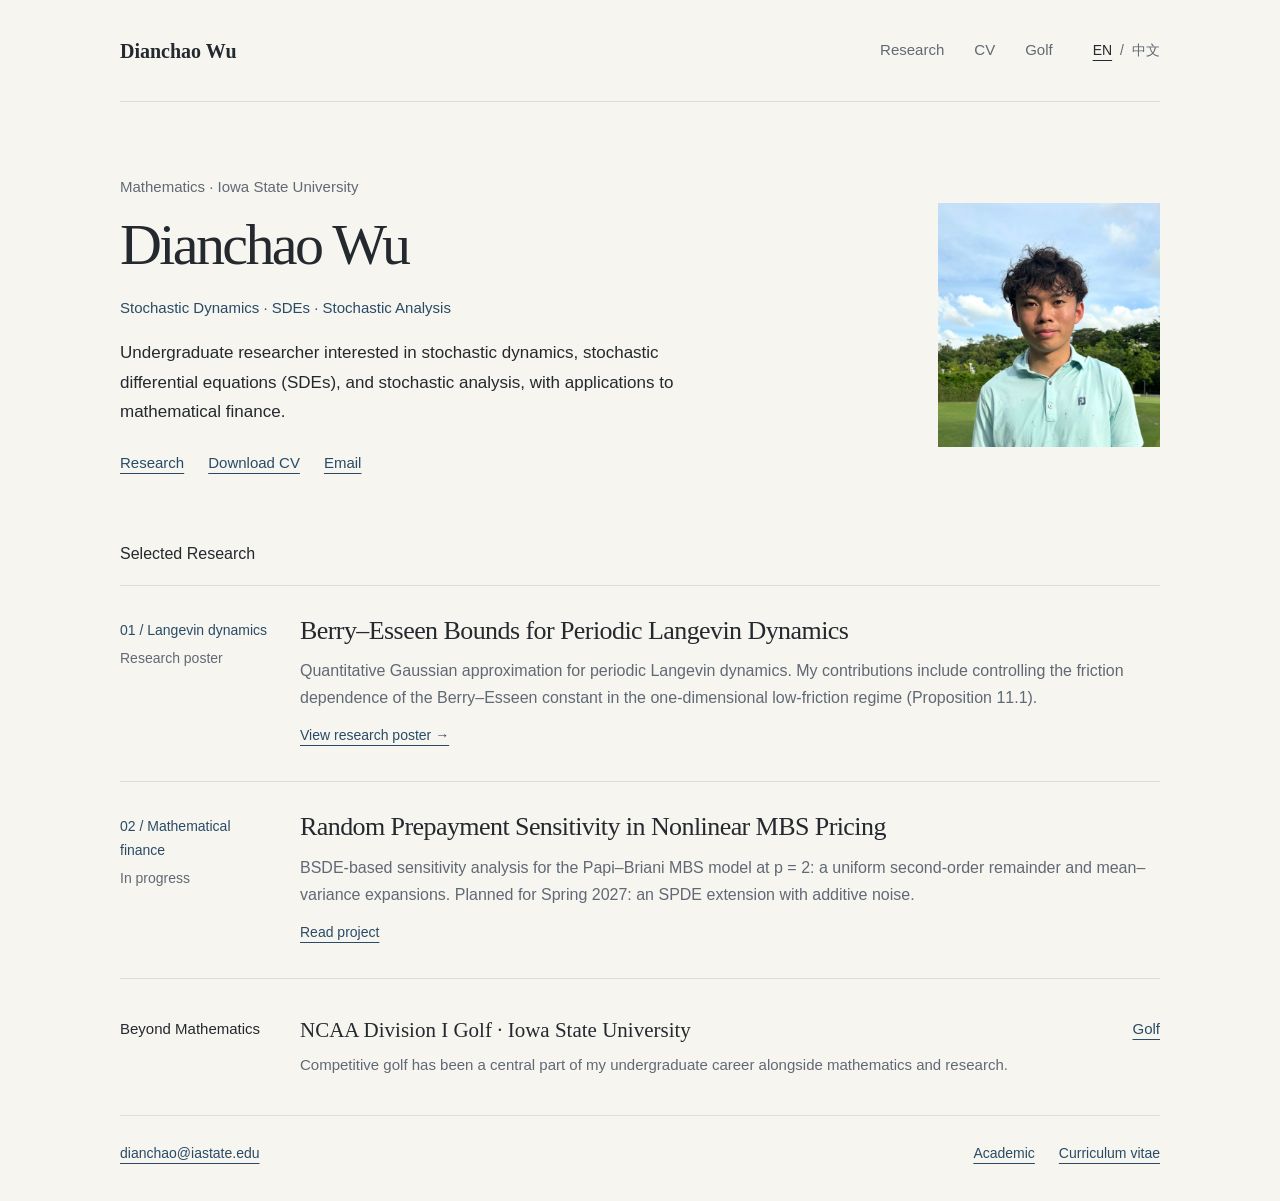
==== index.html @ 6c4cfdf6 "Update MBS research from manuscript and add Spring 2027 SPDE plan" ====
<!DOCTYPE html>
<html lang="en">
<head>
    <meta charset="UTF-8">
    <meta name="viewport" content="width=device-width, initial-scale=1.0">
    <title>Dianchao Wu</title>
    <link rel="stylesheet" href="style.css">
    <link rel="stylesheet" href="language-switch.css?v=20260927-1">
    <link rel="stylesheet" href="editorial.css?v=20261008-1">
    <script src="language-switch.js" defer></script>
    <link rel="alternate" hreflang="en" href="./">
    <link rel="alternate" hreflang="zh-CN" href="zh/">
    <link rel="alternate" hreflang="x-default" href="./">
</head>

<body>

<header class="topbar">
    <div class="nav-container">
<div class="site-title"><a href="index.html">Dianchao Wu</a></div>
        <nav class="nav" aria-label="Primary navigation">
            <a href="research.html">Research</a>
            <a href="cv/">CV</a>
            <a href="golf.html">Golf</a>
        </nav>
        <nav class="language-switch" aria-label="Language selection">
            <a href="./" lang="en" hreflang="en" aria-current="true">EN</a>
            <span aria-hidden="true">/</span>
            <a href="zh/" lang="zh-CN" hreflang="zh-CN">中文</a>
        </nav>
    </div>
</header>

<main class="editorial-home">
        <section class="editorial-intro" aria-labelledby="home-title">
          <div>
            <p class="editorial-affiliation">Mathematics · Iowa State University</p>
            <h1 id="home-title">Dianchao Wu</h1>
            <p class="editorial-fields">Stochastic Dynamics · SDEs · Stochastic Analysis</p>
            <p class="editorial-bio">Undergraduate researcher interested in stochastic dynamics, stochastic differential equations (SDEs), and stochastic analysis, with applications to mathematical finance.</p>
            <div class="editorial-links">
              <a href="research.html">Research</a>
              <a href="cv.pdf?v=20261016">Download CV</a>
              <a href="mailto:dianchao@iastate.edu">Email</a>
            </div>
          </div>
          <figure class="editorial-portrait"><img src="profile.jpg" width="222" height="244" alt="Portrait of Dianchao Wu"></figure>
        </section>
        <section id="current-research" aria-labelledby="selected-research">
          <h2 class="editorial-section-title" id="selected-research">Selected Research</h2>
          <article class="editorial-project-row">
            <div class="editorial-project-label"><span>01 / Langevin dynamics</span><div>Research poster</div></div>
            <div>
              <h3><a href="/langevin/">Berry–Esseen Bounds for Periodic Langevin Dynamics</a></h3>
              <p>Quantitative Gaussian approximation for periodic Langevin dynamics. My contributions include controlling the friction dependence of the Berry–Esseen constant in the one-dimensional low-friction regime (Proposition 11.1).</p>
              <a class="editorial-row-link" href="/langevin/">View research poster →</a>
            </div>
          </article>
          <article class="editorial-project-row">
            <div class="editorial-project-label"><span>02 / Mathematical finance</span><div>In progress</div></div>
            <div>
              <h3><a href="research.html#mbs">Random Prepayment Sensitivity in Nonlinear MBS Pricing</a></h3>
              <p>BSDE-based sensitivity analysis for the Papi–Briani MBS model at p = 2: a uniform second-order remainder and mean–variance expansions. Planned for Spring 2027: an SPDE extension with additive noise.</p>
              <a class="editorial-row-link" href="research.html#mbs">Read project</a>
            </div>
          </article>
        </section>
        <section class="editorial-beyond" id="beyond-mathematics" aria-labelledby="beyond-title">
          <h2 id="beyond-title">Beyond Mathematics</h2>
          <div><h3>NCAA Division I Golf · Iowa State University</h3><p>Competitive golf has been a central part of my undergraduate career alongside mathematics and research.</p></div>
          <a href="golf.html">Golf</a>
        </section>
</main>


<footer class="site-footer">
    <a href="mailto:dianchao@iastate.edu">dianchao@iastate.edu</a>
    <nav aria-label="More information">
        <a href="academic.html">Academic</a>
        <a href="cv/">Curriculum vitae</a>
    </nav>
</footer>

</body>
</html>
---- style.css ----
* {
    box-sizing: border-box;
}


:root {
    --bg: #eef2f5;
    --panel: #ffffff;
    --ink: #25313d;
    --muted: #64727f;
    --line: #d9e0e7;
    --nav: #24384a;
    --nav-soft: #d9e6ef;
    --accent: #8a5a2b;
    --accent-soft: #f3e6d6;
    --shadow: 0 18px 45px rgba(42, 55, 68, 0.12);
}

body {
    margin: 0;
    font-family: Georgia, "Times New Roman", serif;
    background:
        linear-gradient(180deg, #f8fafb 0%, var(--bg) 42%, #e7edf1 100%);
    color: var(--ink);
}

.topbar {
    position: sticky;
    top: 0;
    z-index: 10;
    background: rgba(36, 56, 74, 0.96);
    color: white;
    border-bottom: 1px solid rgba(255, 255, 255, 0.12);
    box-shadow: 0 10px 28px rgba(20, 30, 40, 0.16);
    backdrop-filter: blur(8px);
}

.nav-container {
    width: min(1120px, calc(100% - 40px));
    min-height: 72px;
    margin: 0 auto;
    display: flex;
    justify-content: space-between;
    align-items: center;
    gap: 28px;
}

.site-title {
    font-size: 30px;
    font-weight: 700;
    line-height: 1;
    white-space: nowrap;
}

.nav {
    display: flex;
    align-items: center;
    justify-content: flex-end;
    gap: 6px;
    flex-wrap: wrap;
}

.nav a {
    color: var(--nav-soft);
    text-decoration: none;
    padding: 9px 12px;
    border-radius: 6px;
    font-size: 17px;
    line-height: 1;
    transition: background 160ms ease, color 160ms ease;
}

.nav a:hover,
.nav a:focus-visible,
.nav a[aria-current="page"] {
    color: white;
    background: rgba(255, 255, 255, 0.12);
    outline: none;
}

.home-page {
    width: min(1120px, calc(100% - 40px));
    margin: 0 auto 80px;
}

.home-hero {
    min-height: 560px;
    display: grid;
    grid-template-columns: minmax(0, 1fr) minmax(260px, 340px);
    gap: clamp(42px, 7vw, 88px);
    align-items: center;
    padding: 88px 7%;
    border-bottom: 1px solid var(--line);
}

.home-hero-copy {
    min-width: 0;
}

.home-portrait {
    position: relative;
    margin: 0;
}

.home-portrait::before {
    position: absolute;
    top: 18px;
    right: -18px;
    bottom: -18px;
    left: 18px;
    z-index: -1;
    border: 1px solid #b8c6d0;
    border-radius: 8px;
    content: "";
}

.home-portrait img {
    display: block;
    width: 100%;
    height: 460px;
    object-fit: cover;
    object-position: center top;
    border-radius: 8px;
    box-shadow: var(--shadow);
}

.home-affiliation {
    margin: 0 0 22px;
    color: var(--accent);
    font-size: 18px;
    font-weight: 700;
    letter-spacing: 0.04em;
}

.home-hero h1 {
    max-width: 850px;
    margin: 0;
    color: #1e2e3b;
    font-size: clamp(58px, 8vw, 92px);
    font-weight: 600;
    letter-spacing: -0.04em;
    line-height: 0.98;
}

.home-fields {
    display: flex;
    flex-wrap: wrap;
    gap: 8px 13px;
    margin: 30px 0 0;
    color: #294d68;
    font-size: clamp(20px, 2.5vw, 27px);
    font-weight: 700;
    line-height: 1.35;
}

.home-fields span {
    color: #ae8359;
}

.home-introduction {
    max-width: 760px;
    margin: 25px 0 0;
    color: #4d5d6b;
    font-size: 21px;
    line-height: 1.62;
}

.home-actions {
    display: flex;
    flex-wrap: wrap;
    gap: 10px;
    margin-top: 34px;
}

.home-actions a {
    min-width: 112px;
    padding: 12px 20px;
    border: 1px solid #9eb2c2;
    border-radius: 6px;
    color: #173f5f;
    font-size: 17px;
    font-weight: 700;
    text-align: center;
    text-decoration: none;
    transition: background 160ms ease, color 160ms ease, border-color 160ms ease;
}

.home-actions a:first-child,
.home-actions a:hover,
.home-actions a:focus-visible {
    border-color: var(--nav);
    background: var(--nav);
    color: white;
    outline: none;
}

.home-section {
    padding: 70px 7%;
}

.home-section-heading {
    display: grid;
    grid-template-columns: minmax(150px, 0.34fr) minmax(0, 1fr);
    gap: 28px;
    align-items: end;
    margin-bottom: 28px;
}

.home-section .eyebrow {
    margin: 0 0 6px;
}

.home-section h2 {
    margin: 0;
    color: #233746;
    font-size: clamp(34px, 5vw, 48px);
    line-height: 1.08;
}

.home-research-list {
    border-top: 1px solid #bac6cf;
}

.home-research-list a {
    display: grid;
    grid-template-columns: 44px minmax(0, 1fr) 34px;
    gap: 20px;
    align-items: center;
    padding: 28px 4px;
    border-bottom: 1px solid #bac6cf;
    color: #243847;
    text-decoration: none;
    transition: color 160ms ease, padding 160ms ease;
}

.home-research-list a:hover,
.home-research-list a:focus-visible {
    padding-left: 12px;
    color: #0c5798;
    outline: none;
}

.home-research-list a > span:first-child {
    color: var(--accent);
    font-size: 14px;
    font-weight: 700;
}

.home-research-list strong {
    font-size: clamp(20px, 2.5vw, 27px);
    line-height: 1.35;
}

.home-arrow {
    font-size: 24px;
    text-align: right;
}

.home-beyond {
    padding-top: 34px;
}

.home-beyond > h2 {
    margin-bottom: 24px;
    font-size: 30px;
}

.golf-banner {
    display: flex;
    justify-content: space-between;
    align-items: center;
    gap: 40px;
    padding: 35px 38px;
    border-radius: 8px;
    background: linear-gradient(120deg, #24384a 0%, #315b76 100%);
    color: white;
    box-shadow: var(--shadow);
}

.golf-banner h3 {
    margin: 0 0 10px;
    color: white;
    font-size: 24px;
    line-height: 1.3;
}

.golf-banner p {
    max-width: 720px;
    margin: 0;
    color: #d9e6ef;
    font-size: 18px;
    line-height: 1.55;
}

.golf-banner > a {
    flex: 0 0 auto;
    padding: 11px 16px;
    border: 1px solid rgba(255, 255, 255, 0.48);
    border-radius: 6px;
    color: white;
    font-size: 17px;
    font-weight: 700;
    text-decoration: none;
}

.golf-banner > a:hover,
.golf-banner > a:focus-visible {
    border-color: white;
    background: white;
    color: var(--nav);
    outline: none;
}

.page {
    width: min(1120px, calc(100% - 40px));
    margin: 56px auto 72px;
    display: grid;
    grid-template-columns: 280px minmax(0, 1fr);
    gap: 48px;
    align-items: start;
}

.sidebar {
    position: sticky;
    top: 104px;
    text-align: center;
    padding: 24px 22px 26px;
    background: rgba(255, 255, 255, 0.82);
    border: 1px solid var(--line);
    border-radius: 8px;
    box-shadow: var(--shadow);
}

.profile-img {
    width: 100%;
    max-width: 220px;
    aspect-ratio: 4 / 5;
    object-fit: cover;
    border-radius: 8px;
    border: 1px solid rgba(37, 49, 61, 0.1);
    box-shadow: 0 14px 30px rgba(37, 49, 61, 0.14);
}

.sidebar h1 {
    font-size: 31px;
    line-height: 1.1;
    margin: 22px 0 8px;
}

.sidebar .subtitle {
    font-size: 19px;
    color: var(--accent);
    margin: 8px 0 14px;
}

.sidebar .institution {
    font-size: 18px;
    line-height: 1.35;
    color: var(--muted);
    margin-top: 8px;
}

.content {
    min-width: 0;
    padding: 44px 52px 52px;
    background: var(--panel);
    border: 1px solid var(--line);
    border-radius: 8px;
    box-shadow: var(--shadow);
}

.content h1 {
    font-size: 46px;
    font-weight: 500;
    line-height: 1.08;
    margin: 0 0 24px;
    color: #1f2d38;
}

.content h2 {
    font-size: 28px;
    font-weight: 600;
    line-height: 1.2;
    margin: 42px 0 14px;
    color: #263847;
}

.content h3 {
    font-size: 23px;
    font-weight: 600;
    line-height: 1.25;
    margin: 30px 0 12px;
}

.content p,
.section-intro {
    max-width: 760px;
    font-size: 20px;
    line-height: 1.68;
    margin: 0 0 20px;
}

.content a {
    color: #0c5798;
    text-decoration-thickness: 1px;
    text-underline-offset: 3px;
}

.content a:hover {
    color: #063e70;
}

.button-row {
    display: flex;
    flex-wrap: wrap;
    gap: 12px;
    margin: 28px 0 4px;
}

.button-row a {
    display: inline-flex;
    align-items: center;
    min-height: 42px;
    padding: 9px 14px;
    border: 1px solid #b8c7d3;
    border-radius: 6px;
    background: #f9fbfc;
    color: #163f66;
    font-size: 17px;
    text-decoration: none;
    box-shadow: 0 6px 16px rgba(38, 56, 71, 0.08);
}

.button-row a:hover {
    background: #eef6fb;
    text-decoration: none;
}

.two-column {
    display: grid;
    grid-template-columns: minmax(0, 1fr) minmax(220px, 0.75fr);
    gap: 34px;
    margin-top: 38px;
    padding-top: 26px;
    border-top: 1px solid var(--line);
}

ul {
    max-width: 790px;
    padding-left: 24px;
    font-size: 19px;
    line-height: 1.6;
}

li {
    margin-bottom: 12px;
}

.content > ul > li {
    padding-left: 4px;
}

.small {
    font-size: 16px;
    color: var(--muted);
}

.note-category {
    width: fit-content;
    max-width: 100%;
    margin: 30px 0 10px;
    padding: 6px 10px;
    border-radius: 6px;
    background: var(--accent-soft);
    color: #71451f;
    font-size: 18px;
    font-weight: 700;
    line-height: 1.35;
}

.advisor-list,
.notes-list,
.course-list {
    margin-top: 8px;
    margin-bottom: 28px;
    padding-left: 24px;
}

.advisor-list li,
.notes-list li,
.course-list li {
    font-size: 18px;
    line-height: 1.58;
    margin-bottom: 10px;
}

.notes-list a {
    margin-left: 6px;
    white-space: nowrap;
}

.academic-profile h2 {
    padding-top: 8px;
    border-top: 1px solid var(--line);
}

.academic-profile h2:first-of-type {
    border-top: 0;
    padding-top: 0;
}

.profile-card,
.note-group {
    padding: 22px;
    border: 1px solid var(--line);
    border-radius: 8px;
    background: #fbfcfd;
}

.feature-card {
    border-color: #ccb79d;
    background: #fffaf4;
}

.card-grid {
    display: grid;
    grid-template-columns: repeat(2, minmax(0, 1fr));
    gap: 18px;
    margin-top: 18px;
}

.single-card {
    grid-template-columns: 1fr;
}

.notes-section {
    display: grid;
    gap: 18px;
}

.eyebrow {
    margin: 0 0 8px;
    color: var(--accent);
    font-size: 15px;
    font-weight: 700;
    letter-spacing: 0;
    text-transform: uppercase;
}

.profile-card h3,
.note-group h3 {
    margin-top: 0;
}

.note-entry {
    margin-top: 16px;
    padding-top: 16px;
    border-top: 1px solid var(--line);
}

.note-entry h4 {
    margin: 0 0 8px;
    color: #263847;
    font-size: 19px;
    line-height: 1.35;
}

.note-entry p,
.profile-card p,
.note-group p,
.placeholder-text {
    font-size: 17px;
    line-height: 1.58;
}

.note-link {
    display: inline-flex;
    align-items: center;
    min-height: 34px;
    margin-top: 2px;
    padding: 6px 12px;
    border: 1px solid #b8c7d3;
    border-radius: 6px;
    background: white;
    color: #163f66;
    font-size: 15px;
    font-weight: 700;
    text-decoration: none;
}

.note-link:hover {
    background: #eef6fb;
    text-decoration: none;
}

.link-list {
    display: flex;
    flex-wrap: wrap;
    gap: 10px;
    margin-top: 18px;
}

.link-list span,
.placeholder-text {
    color: var(--muted);
}

.link-list span {
    padding: 7px 10px;
    border: 1px dashed #c4ccd4;
    border-radius: 6px;
    background: rgba(255, 255, 255, 0.72);
    font-size: 15px;
}

.project-background {
    color: var(--muted);
    font-size: 16px;
}

.project-links a {
    display: inline-flex;
    align-items: center;
    min-height: 38px;
    padding: 7px 12px;
    border: 1px solid #b8c7d3;
    border-radius: 6px;
    background: white;
    color: #163f66;
    font-size: 15px;
    font-weight: 700;
    text-decoration: none;
}

.project-links a:hover {
    background: #eef6fb;
    text-decoration: none;
}

.research-figure {
    display: block;
    width: 100%;
    margin-top: 20px;
    border: 1px solid var(--line);
    border-radius: 8px;
    background: white;
}

.preparation-list li {
    margin-bottom: 10px;
}

.independent-study-intro {
    max-width: 760px;
    margin-bottom: 18px;
}

.study-grid {
    margin-top: 0;
}

.study-card {
    display: flex;
    flex-direction: column;
    border-top: 4px solid #294d68;
    box-shadow: 0 8px 22px rgba(42, 55, 68, 0.06);
}

.study-card h3 {
    min-height: 2.7em;
    margin-bottom: 14px;
}

.study-details {
    margin: 0;
}

.study-details > div {
    padding: 10px 0;
    border-top: 1px solid var(--line);
}

.study-details dt {
    margin-bottom: 3px;
    color: var(--muted);
    font-size: 13px;
    font-weight: 700;
    letter-spacing: 0.08em;
    text-transform: uppercase;
}

.study-details dd {
    margin: 0;
    color: var(--text);
    font-size: 16px;
    line-height: 1.5;
}

.study-focus {
    margin: 14px 0 0;
}

.credential-card {
    overflow: hidden;
    margin: 30px 0 8px;
    border: 1px solid #ccb79d;
    border-radius: 8px;
    background: #fffaf4;
    box-shadow: 0 12px 28px rgba(42, 55, 68, 0.1);
}

.credential-image-link {
    display: block;
    background: #1d2125;
}

.credential-image {
    display: block;
    width: 100%;
    height: auto;
}

.credential-card figcaption {
    display: grid;
    gap: 5px;
    padding: 20px 22px 22px;
    color: var(--muted);
    font-size: 16px;
    line-height: 1.45;
}

.credential-card figcaption strong {
    color: var(--ink);
    font-size: 21px;
}

.credential-label {
    color: var(--accent);
    font-size: 14px;
    font-weight: 700;
    letter-spacing: 0.04em;
    text-transform: uppercase;
}

.credential-link {
    width: fit-content;
    margin-top: 7px;
    font-weight: 700;
}

.research-page {
    grid-template-columns: 250px minmax(0, 1fr);
    gap: 36px;
    width: min(1240px, calc(100% - 40px));
}

.research-content {
    padding: 0;
    overflow: hidden;
}

.research-sidebar {
    padding-bottom: 20px;
}

.research-jump {
    display: grid;
    gap: 8px;
    margin-top: 24px;
    padding-top: 20px;
    border-top: 1px solid var(--line);
    text-align: left;
}

.research-jump a {
    display: grid;
    grid-template-columns: 30px 1fr;
    gap: 8px;
    align-items: center;
    padding: 9px 10px;
    border-radius: 6px;
    color: #29455d;
    font-size: 15px;
    line-height: 1.3;
    text-decoration: none;
}

.research-jump a:hover,
.research-jump a:focus-visible {
    background: #eef4f8;
    outline: none;
}

.research-jump span {
    color: var(--accent);
    font-size: 13px;
    font-weight: 700;
}

.research-hero {
    padding: 52px 56px 48px;
    background: linear-gradient(135deg, #1e3346 0%, #294a63 62%, #34566d 100%);
    color: white;
}

.research-hero .eyebrow {
    color: #e7c79f;
}

.research-hero h1 {
    color: white;
    font-size: clamp(42px, 7vw, 68px);
    margin-bottom: 18px;
}

.research-lead {
    max-width: 820px;
    color: #edf3f7;
    font-size: 21px;
    line-height: 1.65;
}

.research-project {
    padding: 54px 56px 60px;
    scroll-margin-top: 100px;
}

.research-project + .research-project {
    border-top: 1px solid var(--line);
    background: #f8fafb;
}

.project-heading {
    display: flex;
    justify-content: space-between;
    align-items: flex-start;
    gap: 24px;
}

.project-heading h2 {
    max-width: 770px;
    margin: 5px 0 0;
    font-size: clamp(30px, 4vw, 42px);
    line-height: 1.13;
}

.project-number {
    margin: 0;
    color: var(--accent);
    font-size: 14px;
    font-weight: 700;
    letter-spacing: 0.08em;
    text-transform: uppercase;
}

.status-badge {
    flex: 0 0 auto;
    padding: 7px 10px;
    border: 1px solid #b9cbd8;
    border-radius: 999px;
    background: #edf5fa;
    color: #294b65;
    font-size: 13px;
    font-weight: 700;
    white-space: nowrap;
}

.status-ongoing {
    border-color: #d8c09f;
    background: #fff6e8;
    color: #755020;
}

.project-summary {
    max-width: 850px;
    margin: 24px 0 0;
    color: #425363;
    font-size: 21px;
    line-height: 1.66;
}

.project-funding {
    width: fit-content;
    margin: 20px 0 0 !important;
    padding: 8px 11px;
    border-radius: 6px;
    background: var(--accent-soft);
    color: #71451f;
    font-size: 15px !important;
    font-weight: 700;
    line-height: 1.4 !important;
}

.result-panel,
.finding-panel {
    margin: 36px 0;
    padding: 28px 30px;
    border-left: 5px solid var(--accent);
    border-radius: 0 8px 8px 0;
    background: #fff8ef;
}

.result-panel h3,
.finding-panel h3 {
    margin-top: 5px;
    font-size: 27px;
}

.result-panel p,
.finding-panel p {
    font-size: 18px;
    line-height: 1.62;
}

.result-label,
.work-index {
    margin: 0 0 6px;
    color: var(--accent);
    font-size: 13px !important;
    font-weight: 700;
    letter-spacing: 0.07em;
    text-transform: uppercase;
}

.display-equation {
    display: block;
    overflow-x: auto;
    margin: 21px 0 24px;
    color: #182b3a;
    font-family: "Times New Roman", serif;
    font-size: clamp(21px, 3.5vw, 31px);
    line-height: 1.3;
}

.display-equation math {
    margin: 0 auto;
    font-size: 1em;
}

.equation-equivalence {
    margin: -4px 0 24px;
    color: #263d4f;
    font-family: "Times New Roman", serif;
    font-size: 19px;
    font-style: italic;
    text-align: center;
}

.equation-equivalence math {
    margin-left: 0.3em;
    font-size: 1.08em;
}

.fraction {
    display: inline-grid;
    min-width: 86px;
    text-align: center;
}

.fraction span:first-child {
    border-bottom: 1px solid currentColor;
}

.fraction span:last-child {
    padding-top: 2px;
}

.equation-bound {
    display: inline-flex;
    align-items: center;
    gap: 10px;
}

.method-steps {
    display: grid;
    grid-template-columns: repeat(2, minmax(0, 1fr));
    gap: 14px;
    max-width: none;
    margin: 18px 0 38px;
    padding: 0;
    list-style: none;
}

.method-steps li {
    display: grid;
    grid-template-columns: 38px 1fr;
    gap: 12px;
    margin: 0;
    padding: 18px;
    border: 1px solid var(--line);
    border-radius: 8px;
    background: #fbfcfd;
    font-size: 16px;
    line-height: 1.52;
}

.method-steps li > span,
.stage-number {
    color: var(--accent);
    font-size: 14px;
    font-weight: 700;
}

.method-steps strong {
    display: block;
    margin-bottom: 4px;
    color: #21384b;
}

.project-columns {
    display: grid;
    grid-template-columns: minmax(0, 1fr) minmax(280px, 0.8fr);
    gap: 28px;
    align-items: start;
}

.compact-list {
    padding-left: 20px;
    font-size: 17px;
    line-height: 1.56;
}

.compact-list li {
    margin-bottom: 8px;
}

.project-meta {
    padding: 22px;
    border: 1px solid var(--line);
    border-radius: 8px;
    background: #f8fafb;
}

.project-meta h3 {
    margin-top: 0;
}

.project-meta dl,
.project-meta dd {
    margin: 0;
}

.project-meta dl > div {
    padding: 12px 0;
    border-top: 1px solid var(--line);
}

.project-meta dl > div:first-child {
    padding-top: 0;
    border-top: 0;
}

.project-meta dt {
    margin-bottom: 4px;
    color: var(--accent);
    font-size: 13px;
    font-weight: 700;
    text-transform: uppercase;
}

.project-meta dd {
    color: #4e5e6c;
    font-size: 16px;
    line-height: 1.5;
}

.research-question {
    margin: 34px 0 36px;
    padding: 24px 28px;
    border: 1px solid #b9cbd8;
    border-radius: 8px;
    background: #edf5fa;
}

.research-question p {
    margin: 0;
    color: #213e55;
    font-size: clamp(22px, 3vw, 29px);
    font-style: italic;
    line-height: 1.45;
}

.work-grid {
    display: grid;
    grid-template-columns: repeat(2, minmax(0, 1fr));
    gap: 18px;
    margin: 28px 0;
}

.work-card {
    padding: 24px;
    border: 1px solid var(--line);
    border-radius: 8px;
    background: white;
}

.work-card h3 {
    margin-top: 8px;
}

.work-card p {
    font-size: 17px;
    line-height: 1.58;
}

.finding-panel {
    border-left-color: #526f84;
    background: #eef4f7;
}

.finding-panel .result-label {
    color: #36586f;
}

.next-stage-grid {
    display: grid;
    grid-template-columns: repeat(3, minmax(0, 1fr));
    gap: 14px;
    margin: 20px 0 28px;
}

.next-stage-grid section {
    padding: 20px;
    border-top: 3px solid var(--accent);
    background: white;
    box-shadow: 0 8px 20px rgba(42, 55, 68, 0.08);
}

.next-stage-grid h4 {
    margin: 8px 0 9px;
    color: #263847;
    font-size: 19px;
}

.next-stage-grid p {
    margin: 0;
    color: #536270;
    font-size: 16px;
    line-height: 1.53;
}

.finance-note {
    max-width: none;
    margin-top: 34px;
    padding: 20px 22px;
    border: 1px solid #d9c4a8;
    border-radius: 8px;
    background: #fffaf4;
    font-size: 17px;
}

.research-contact {
    padding: 46px 56px 52px;
    border-top: 1px solid var(--line);
    background: white;
}

.research-contact h2 {
    margin-top: 6px;
}

.research-foundation-note {
    margin: 24px 0 30px;
    padding: 18px 20px;
    border-left: 4px solid #526f84;
    background: #eef4f7;
    color: #3f5261;
    font-size: 17px;
    line-height: 1.6;
}

.random-matrix-meta {
    margin-top: 24px;
    padding: 24px;
    border: 1px solid var(--line);
    border-radius: 8px;
    background: #f8fafb;
}

.cv-page {
    width: min(1120px, calc(100% - 40px));
    margin: 56px auto 80px;
}

.cv-header {
    display: flex;
    align-items: flex-end;
    justify-content: space-between;
    gap: 32px;
    padding: 38px 44px;
    border-radius: 10px;
    background: linear-gradient(135deg, #24384a 0%, #315b76 100%);
    color: white;
    box-shadow: var(--shadow);
}

.cv-header .eyebrow {
    color: #f0c48b;
}

.cv-header h1 {
    margin: 0;
    color: white;
    font-size: 50px;
    line-height: 1.05;
}

.cv-updated {
    display: flex;
    flex-wrap: wrap;
    gap: 9px;
    margin: 15px 0 0;
    color: #d9e6ef;
    font-size: 17px;
}

.cv-header a {
    color: white;
    font-weight: 700;
}

.cv-contact {
    display: grid;
    gap: 7px;
    justify-items: end;
    font-size: 16px;
}

.cv-layout {
    display: grid;
    grid-template-columns: 220px minmax(0, 1fr);
    gap: 24px;
    margin-top: 24px;
    align-items: start;
}

.cv-rail {
    position: sticky;
    top: 96px;
}

.cv-toc {
    display: grid;
    overflow: hidden;
    border: 1px solid var(--line);
    border-radius: 9px;
    background: white;
    box-shadow: 0 10px 26px rgba(42, 55, 68, 0.08);
}

.cv-toc a {
    padding: 13px 16px;
    border-bottom: 1px solid var(--line);
    color: #294d68;
    font-size: 15px;
    font-weight: 700;
    line-height: 1.25;
    text-decoration: none;
}

.cv-toc a:last-child {
    border-bottom: 0;
}

.cv-toc a:hover,
.cv-toc a:focus-visible {
    background: #eef4f7;
    outline: none;
}

.cv-download {
    display: block;
    margin-top: 14px;
    padding: 12px 16px;
    border-radius: 8px;
    background: var(--accent);
    color: white;
    font-size: 15px;
    font-weight: 700;
    text-align: center;
    text-decoration: none;
}

.cv-download:hover {
    background: #734820;
    text-decoration: none;
}

.cv-document {
    padding: 44px 48px 54px;
    border: 1px solid var(--line);
    border-radius: 10px;
    background: white;
    box-shadow: var(--shadow);
}

.cv-section {
    scroll-margin-top: 104px;
}

.cv-section + .cv-section {
    margin-top: 46px;
    padding-top: 38px;
    border-top: 1px solid var(--line);
}

.cv-section h2 {
    margin: 0 0 24px;
    color: #253746;
    font-size: 30px;
    line-height: 1.15;
}

.cv-section h3 {
    margin: 0;
    color: #263847;
    font-size: 21px;
    line-height: 1.32;
}

.cv-section p,
.cv-section li,
.cv-section dd {
    font-size: 16px;
    line-height: 1.55;
}

.cv-item-head {
    display: flex;
    align-items: flex-start;
    justify-content: space-between;
    gap: 24px;
}

.cv-item-head p {
    margin: 5px 0 0;
    color: var(--muted);
}

.cv-item-head > p {
    flex: 0 0 auto;
    margin-top: 2px;
    color: #475867;
    font-weight: 700;
    text-align: right;
}

.cv-gpa {
    margin: 16px 0 24px;
    padding: 13px 16px;
    border-left: 4px solid var(--accent);
    background: #fffaf4;
}

.cv-gpa span {
    margin: 0 7px;
    color: #ac8d6e;
}

.coursework-grid {
    display: grid;
    grid-template-columns: repeat(2, minmax(0, 1fr));
    gap: 16px;
}

.coursework-block {
    padding: 18px 20px;
    border: 1px solid var(--line);
    border-radius: 8px;
    background: #f8fafb;
}

.cv-label {
    margin: 0 0 9px;
    color: var(--accent);
    font-size: 14px !important;
    font-weight: 700;
    letter-spacing: 0.06em;
    text-transform: uppercase;
}

.coursework-block ul,
.completed-coursework ul,
.cv-entry ul,
.cv-section > ul {
    margin: 0;
    padding-left: 20px;
}

.completed-coursework {
    margin-top: 20px;
}

.course-chip-list {
    display: grid;
    grid-template-columns: repeat(2, minmax(0, 1fr));
    gap: 8px 22px;
}

.course-chip-list li {
    margin-bottom: 3px;
}

.cv-entry + .cv-entry {
    margin-top: 30px;
    padding-top: 28px;
    border-top: 1px solid var(--line);
}

.cv-entry ul {
    margin-top: 13px;
}

.cv-entry li {
    margin-bottom: 8px;
}

.cv-funding {
    width: fit-content;
    margin: 12px 0 0;
    padding: 7px 10px;
    border-radius: 6px;
    background: var(--accent-soft);
    color: #71451f;
    font-weight: 700;
}

.manuscript-list {
    display: grid;
    gap: 14px;
}

.manuscript-entry {
    padding: 18px 20px;
    border: 1px solid var(--line);
    border-left: 4px solid #294d68;
    border-radius: 8px;
    background: #fbfcfd;
}

.manuscript-entry h3 {
    margin-top: 7px;
}

.manuscript-status {
    width: fit-content;
    margin: 0;
    color: var(--accent);
    font-size: 13px !important;
    font-weight: 700;
    letter-spacing: 0.06em;
    text-transform: uppercase;
}

.cv-section-intro {
    margin: -10px 0 22px;
    color: #52616f;
}

.cv-study-grid {
    display: grid;
    grid-template-columns: repeat(2, minmax(0, 1fr));
    gap: 16px;
}

.cv-study-card {
    padding: 20px;
    border: 1px solid var(--line);
    border-top: 4px solid #294d68;
    border-radius: 8px;
    background: #fbfcfd;
}

.cv-study-card h3 {
    min-height: 2.65em;
    margin-bottom: 12px;
}

.cv-study-card p {
    margin: 9px 0 0;
}

.cv-honor-list {
    display: grid;
}

.cv-honor-list > div {
    display: flex;
    justify-content: space-between;
    gap: 22px;
    padding: 12px 0;
    border-bottom: 1px solid var(--line);
    font-size: 16px;
    line-height: 1.45;
}

.cv-honor-list > div:first-child {
    padding-top: 0;
}

.cv-honor-list span {
    flex: 0 0 auto;
    color: var(--muted);
}

.skills-list {
    display: grid;
    gap: 0;
    margin: 0;
}

.skills-list > div {
    display: grid;
    grid-template-columns: 150px 1fr;
    gap: 18px;
    padding: 12px 0;
    border-bottom: 1px solid var(--line);
}

.skills-list dt {
    color: #31495c;
    font-weight: 700;
}

.skills-list dd {
    margin: 0;
}

.golf-page {
    width: min(1180px, calc(100% - 40px));
    margin: 48px auto 84px;
}

.golf-hero {
    display: grid;
    grid-template-columns: minmax(0, 1.02fr) minmax(380px, 0.88fr);
    min-height: 620px;
    overflow: hidden;
    border: 1px solid var(--line);
    border-radius: 10px;
    background: white;
    box-shadow: var(--shadow);
}

.golf-hero-copy {
    display: flex;
    flex-direction: column;
    justify-content: center;
    padding: 62px 58px;
}

.golf-hero .eyebrow,
.golf-section-heading .eyebrow,
.golf-mindset .eyebrow,
.golf-closing .eyebrow {
    margin: 0 0 14px;
}

.golf-hero h1 {
    max-width: 660px;
    margin: 0;
    color: #1f303d;
    font-size: clamp(50px, 6vw, 72px);
    font-weight: 600;
    letter-spacing: -0.035em;
    line-height: 1.02;
}

.golf-hero-lead {
    max-width: 650px;
    margin: 28px 0 0;
    color: #4b5c69;
    font-size: 20px;
    line-height: 1.68;
}

.golf-hero-facts {
    display: grid;
    gap: 11px;
    margin-top: 34px;
    padding-top: 25px;
    border-top: 1px solid var(--line);
    color: #54626e;
    font-size: 15px;
    line-height: 1.4;
}

.golf-hero-facts strong {
    display: inline-block;
    width: 60px;
    color: var(--accent);
    font-size: 14px;
    letter-spacing: 0.04em;
    text-transform: uppercase;
}

.golf-roster-link {
    display: inline-flex;
    align-items: center;
    align-self: flex-start;
    gap: 8px;
    margin-top: 22px;
    color: #173f5f;
    font-size: 16px;
    font-weight: 700;
    text-decoration: none;
}

.golf-roster-link:hover,
.golf-roster-link:focus-visible {
    color: #0c5798;
    text-decoration: underline;
    text-underline-offset: 4px;
    outline: none;
}

.golf-hero-figure {
    position: relative;
    min-height: 620px;
    margin: 0;
    overflow: hidden;
    background: #dfe6e9;
}

.golf-hero-figure img {
    width: 100%;
    height: 100%;
    object-fit: cover;
    object-position: center 48%;
}

.golf-hero-figure figcaption {
    position: absolute;
    right: 18px;
    bottom: 18px;
    left: 18px;
    padding: 11px 14px;
    border-radius: 6px;
    background: rgba(23, 42, 56, 0.86);
    color: white;
    font-size: 14px;
    line-height: 1.35;
    backdrop-filter: blur(5px);
}

.golf-introduction {
    display: grid;
    grid-template-columns: repeat(2, minmax(0, 1fr));
    gap: 48px;
    padding: 72px 6%;
    border-bottom: 1px solid var(--line);
}

.golf-introduction p {
    margin: 0;
    color: #40515f;
    font-size: 19px;
    line-height: 1.72;
}

.golf-journey {
    padding: 76px 6% 80px;
}

.golf-section-heading {
    display: grid;
    grid-template-columns: 180px minmax(0, 1fr);
    gap: 24px;
    align-items: end;
    margin-bottom: 42px;
}

.golf-section-heading h2,
.golf-mindset h2,
.golf-closing h2 {
    margin: 0;
    color: #223644;
    font-size: clamp(36px, 5vw, 52px);
    line-height: 1.08;
}

.golf-timeline {
    position: relative;
    display: grid;
    grid-template-columns: repeat(5, minmax(0, 1fr));
    gap: 18px;
    max-width: none;
    margin: 0 0 52px;
    padding: 0;
    list-style: none;
}

.golf-timeline::before {
    position: absolute;
    top: 50px;
    right: 2%;
    left: 2%;
    height: 1px;
    background: #aab9c4;
    content: "";
}

.golf-timeline li {
    position: relative;
    z-index: 1;
    margin: 0;
}

.timeline-year {
    display: block;
    color: var(--accent);
    font-size: 20px;
    font-weight: 700;
}

.timeline-dot {
    display: block;
    width: 13px;
    height: 13px;
    margin: 20px 0;
    border: 3px solid white;
    border-radius: 50%;
    background: #294d68;
    box-shadow: 0 0 0 1px #294d68;
}

.golf-timeline p {
    margin: 0;
    color: #4c5d6a;
    font-size: 15px;
    line-height: 1.52;
}

.golf-photo-grid {
    display: grid;
    grid-template-columns: 0.9fr 1.35fr 0.9fr;
    gap: 16px;
}

.golf-photo-grid figure {
    position: relative;
    height: 315px;
    margin: 0;
    overflow: hidden;
    border-radius: 8px;
    background: #dde4e8;
    box-shadow: 0 10px 28px rgba(42, 55, 68, 0.1);
}

.golf-photo-grid img {
    width: 100%;
    height: 100%;
    object-fit: cover;
}

.golf-photo-grid figcaption {
    position: absolute;
    right: 12px;
    bottom: 12px;
    left: 12px;
    display: flex;
    justify-content: space-between;
    gap: 14px;
    padding: 10px 12px;
    border-radius: 5px;
    background: rgba(25, 42, 55, 0.86);
    color: white;
    font-size: 14px;
    line-height: 1.35;
    backdrop-filter: blur(4px);
}

.golf-photo-grid figcaption span {
    color: #dce7ee;
    text-align: right;
}

.golf-results {
    margin: 0;
    padding: 76px 6% 82px;
    border-radius: 10px;
    background: linear-gradient(135deg, #203446 0%, #315b76 100%);
    color: white;
    box-shadow: var(--shadow);
}

.golf-results .eyebrow {
    color: #efc28a;
}

.golf-results .golf-section-heading h2 {
    color: white;
}

.golf-results-grid {
    display: grid;
    grid-template-columns: repeat(3, minmax(0, 1fr));
    gap: 16px;
}

.golf-results-grid section {
    padding: 25px 23px;
    border: 1px solid rgba(255, 255, 255, 0.18);
    border-radius: 8px;
    background: rgba(255, 255, 255, 0.06);
}

.golf-results-grid h3 {
    min-height: 2.4em;
    margin: 0 0 14px;
    color: white;
    font-size: 20px;
    line-height: 1.25;
}

.golf-results-grid a {
    display: grid;
    grid-template-columns: minmax(0, 1fr) auto;
    gap: 14px;
    align-items: center;
    padding: 14px 0;
    border-top: 1px solid rgba(255, 255, 255, 0.18);
    color: #e9f0f4;
    font-size: 16px;
    line-height: 1.38;
    text-decoration: none;
}

.golf-results-grid a:hover,
.golf-results-grid a:focus-visible {
    color: white;
    outline: none;
}

.golf-results-grid a strong {
    color: #f0c48b;
    font-size: 19px;
}

.golf-mindset {
    display: grid;
    grid-template-columns: minmax(240px, 0.7fr) minmax(0, 1.3fr);
    gap: 70px;
    padding: 90px 6%;
    border-bottom: 1px solid var(--line);
}

.golf-mindset h2 {
    max-width: 430px;
}

.golf-mindset-copy p {
    margin: 0;
    padding: 20px 0;
    border-bottom: 1px solid var(--line);
    color: #41515f;
    font-size: 19px;
    line-height: 1.68;
}

.golf-mindset-copy p:first-child {
    padding-top: 0;
}

.golf-mindset-copy p:last-child {
    padding-bottom: 0;
    border-bottom: 0;
}

.golf-closing {
    display: grid;
    grid-template-columns: minmax(0, 1.05fr) minmax(330px, 0.95fr);
    margin-top: 76px;
    overflow: hidden;
    border: 1px solid var(--line);
    border-radius: 10px;
    background: white;
    box-shadow: var(--shadow);
}

.golf-closing img {
    width: 100%;
    height: 100%;
    min-height: 430px;
    object-fit: cover;
    object-position: center 40%;
}

.golf-closing > div {
    display: flex;
    flex-direction: column;
    justify-content: center;
    padding: 54px 48px;
}

.golf-closing h2 {
    font-size: clamp(32px, 4vw, 45px);
}

.golf-closing > div > p:last-child {
    margin: 24px 0 0;
    color: #4b5c69;
    font-size: 20px;
    line-height: 1.62;
}

@media (max-width: 1050px) {
    .research-page {
        grid-template-columns: 220px minmax(0, 1fr);
        gap: 24px;
    }

    .research-hero,
    .research-project,
    .research-contact {
        padding-left: 38px;
        padding-right: 38px;
    }

    .next-stage-grid {
        grid-template-columns: 1fr;
    }
}

@media (max-width: 920px) {
    .nav-container {
        min-height: auto;
        padding: 18px 0 14px;
        align-items: flex-start;
        flex-direction: column;
        gap: 14px;
    }

    .nav {
        justify-content: flex-start;
    }

    .nav a {
        padding: 8px 10px;
        font-size: 16px;
    }

    .home-hero {
        grid-template-columns: minmax(0, 1fr) 250px;
        gap: 38px;
        min-height: 500px;
        padding-top: 70px;
        padding-bottom: 70px;
    }

    .home-section-heading {
        grid-template-columns: 1fr;
        gap: 5px;
    }

    .page {
        grid-template-columns: 1fr;
        gap: 24px;
        margin-top: 30px;
        margin-bottom: 42px;
    }

    .sidebar {
        position: static;
        display: grid;
        grid-template-columns: 118px 1fr;
        column-gap: 20px;
        text-align: left;
        align-items: center;
        padding: 18px;
    }

    .profile-img {
        grid-row: span 4;
        max-width: 118px;
    }

    .sidebar h1 {
        margin-top: 0;
        font-size: 28px;
    }

    .sidebar .subtitle,
    .sidebar .institution {
        font-size: 17px;
    }

    .content {
        padding: 34px 28px 38px;
    }

    .content h1 {
        font-size: 38px;
    }

    .two-column {
        grid-template-columns: 1fr;
        gap: 12px;
    }

    .card-grid {
        grid-template-columns: 1fr;
    }

    .research-page {
        grid-template-columns: 1fr;
    }

    .research-jump {
        grid-template-columns: repeat(2, minmax(0, 1fr));
    }

    .project-columns,
    .work-grid {
        grid-template-columns: 1fr;
    }

    .cv-layout {
        grid-template-columns: 1fr;
    }

    .cv-rail {
        position: static;
    }

    .cv-toc {
        grid-template-columns: repeat(3, minmax(0, 1fr));
    }

    .cv-toc a {
        border-right: 1px solid var(--line);
        text-align: center;
    }

    .cv-download {
        margin-top: 10px;
    }
}

@media (max-width: 560px) {
    .nav-container,
    .page {
        width: min(100% - 28px, 1120px);
    }

    .cv-page {
        width: min(100% - 28px, 1120px);
        margin-top: 30px;
    }

    .home-page {
        width: min(100% - 28px, 1120px);
        margin-bottom: 48px;
    }

    .home-hero {
        grid-template-columns: 1fr;
        gap: 38px;
        min-height: 0;
        padding: 58px 6px;
    }

    .home-portrait {
        width: min(100%, 360px);
        margin: 0 auto;
    }

    .home-portrait img {
        height: 430px;
    }

    .home-affiliation {
        margin-bottom: 17px;
        font-size: 16px;
    }

    .home-hero h1 {
        font-size: 53px;
    }

    .home-fields {
        display: block;
        margin-top: 24px;
        font-size: 20px;
        line-height: 1.55;
    }

    .home-fields span {
        margin: 0 3px;
    }

    .home-introduction {
        font-size: 18px;
    }

    .home-actions {
        display: grid;
        grid-template-columns: repeat(3, minmax(0, 1fr));
        gap: 7px;
        margin-top: 28px;
    }

    .home-actions a {
        min-width: 0;
        padding: 10px 7px;
        font-size: 15px;
    }

    .home-section {
        padding: 50px 6px;
    }

    .home-section h2 {
        font-size: 34px;
    }

    .home-research-list a {
        grid-template-columns: 30px minmax(0, 1fr) 20px;
        gap: 10px;
        padding: 23px 0;
    }

    .home-research-list a:hover,
    .home-research-list a:focus-visible {
        padding-left: 5px;
    }

    .home-research-list strong {
        font-size: 19px;
    }

    .home-arrow {
        font-size: 19px;
    }

    .home-beyond {
        padding-top: 18px;
    }

    .home-beyond > h2 {
        font-size: 27px;
    }

    .golf-banner {
        display: block;
        padding: 28px 24px;
    }

    .golf-banner h3 {
        font-size: 22px;
    }

    .golf-banner p {
        font-size: 17px;
    }

    .golf-banner > a {
        display: inline-flex;
        margin-top: 22px;
    }

    .site-title {
        font-size: 26px;
    }

    .nav {
        width: 100%;
        display: grid;
        grid-template-columns: repeat(2, minmax(0, 1fr));
        gap: 8px;
    }

    .nav a {
        background: rgba(255, 255, 255, 0.08);
        text-align: center;
    }

    .sidebar {
        grid-template-columns: 1fr;
        text-align: center;
    }

    .profile-img {
        grid-row: auto;
        justify-self: center;
        max-width: 180px;
    }

    .content {
        padding: 28px 20px 32px;
    }

    .content h1 {
        font-size: 34px;
    }

    .content h2 {
        font-size: 25px;
    }

    .content p,
    .section-intro {
        font-size: 18px;
    }

    ul {
        font-size: 18px;
        padding-left: 20px;
    }

    .button-row a {
        width: 100%;
        justify-content: center;
    }

    .research-hero,
    .research-project,
    .research-contact {
        padding-left: 20px;
        padding-right: 20px;
    }

    .project-heading {
        display: block;
    }

    .status-badge {
        display: inline-block;
        margin-top: 18px;
    }

    .method-steps,
    .research-jump {
        grid-template-columns: 1fr;
    }

    .result-panel,
    .finding-panel,
    .research-question {
        padding: 22px 20px;
    }

    .display-equation {
        font-size: 16px;
    }

    .equation-equivalence {
        font-size: 16px;
    }

    .research-sidebar {
        grid-template-columns: 82px 1fr;
        column-gap: 15px;
        text-align: left;
    }

    .research-sidebar .profile-img {
        grid-row: span 3;
        max-width: 82px;
    }

    .research-sidebar h1 {
        margin: 0;
        font-size: 25px;
    }

    .research-sidebar .subtitle,
    .research-sidebar .institution {
        margin: 2px 0;
        font-size: 15px;
    }

    .research-sidebar .research-jump {
        grid-column: 1 / -1;
        grid-template-columns: repeat(2, minmax(0, 1fr));
        margin-top: 8px;
        padding-top: 12px;
    }

    .research-sidebar .research-jump a {
        padding: 7px 5px;
        font-size: 13px;
    }

    .cv-header {
        display: block;
        padding: 27px 22px;
    }

    .cv-header h1 {
        font-size: 38px;
    }

    .cv-contact {
        justify-items: start;
        margin-top: 22px;
    }

    .cv-toc {
        grid-template-columns: repeat(2, minmax(0, 1fr));
    }

    .cv-document {
        padding: 30px 22px 38px;
    }

    .cv-item-head {
        display: block;
    }

    .cv-item-head > p {
        text-align: left;
    }

    .coursework-grid,
    .course-chip-list,
    .cv-study-grid {
        grid-template-columns: 1fr;
    }

    .cv-study-card h3 {
        min-height: 0;
    }

    .cv-honor-list > div {
        display: block;
    }

    .cv-honor-list span {
        display: block;
        margin-top: 3px;
    }

    .skills-list > div {
        grid-template-columns: 1fr;
        gap: 4px;
    }
}

@media (max-width: 920px) {
    .golf-page {
        margin-top: 30px;
    }

    .golf-hero {
        grid-template-columns: 1fr;
    }

    .golf-hero-copy {
        padding: 52px 42px;
    }

    .golf-hero-figure {
        min-height: 560px;
    }

    .golf-introduction,
    .golf-mindset {
        grid-template-columns: 1fr;
        gap: 28px;
    }

    .golf-section-heading {
        grid-template-columns: 1fr;
        gap: 2px;
    }

    .golf-timeline {
        grid-template-columns: 1fr;
        gap: 0;
        padding-left: 25px;
    }

    .golf-timeline::before {
        top: 8px;
        right: auto;
        bottom: 8px;
        left: 5px;
        width: 1px;
        height: auto;
    }

    .golf-timeline li {
        padding: 0 0 26px 18px;
    }

    .timeline-dot {
        position: absolute;
        top: 5px;
        left: -25px;
        margin: 0;
    }

    .golf-timeline p {
        margin-top: 6px;
        font-size: 16px;
    }

    .golf-photo-grid {
        grid-template-columns: repeat(2, minmax(0, 1fr));
    }

    .golf-photo-grid figure:nth-child(2) {
        grid-column: span 2;
        grid-row: 1;
    }

    .golf-results-grid {
        grid-template-columns: 1fr;
    }

    .golf-results-grid h3 {
        min-height: 0;
    }

    .golf-closing {
        grid-template-columns: 1fr;
    }

    .golf-closing img {
        max-height: 580px;
    }
}

@media (max-width: 560px) {
    .golf-page {
        width: min(100% - 28px, 1180px);
        margin-bottom: 50px;
    }

    .golf-hero-copy {
        padding: 40px 24px 44px;
    }

    .golf-hero h1 {
        font-size: 47px;
    }

    .golf-hero-lead {
        margin-top: 22px;
        font-size: 18px;
    }

    .golf-hero-facts strong {
        display: block;
        width: auto;
        margin-bottom: 2px;
    }

    .golf-hero-figure {
        min-height: 470px;
    }

    .golf-introduction {
        gap: 24px;
        padding: 48px 6px;
    }

    .golf-introduction p,
    .golf-mindset-copy p {
        font-size: 18px;
    }

    .golf-journey {
        padding: 54px 6px 60px;
    }

    .golf-section-heading {
        margin-bottom: 32px;
    }

    .golf-section-heading h2,
    .golf-mindset h2,
    .golf-closing h2 {
        font-size: 35px;
    }

    .golf-photo-grid {
        grid-template-columns: 1fr;
    }

    .golf-photo-grid figure,
    .golf-photo-grid figure:nth-child(2) {
        grid-column: auto;
        grid-row: auto;
        height: 280px;
    }

    .golf-photo-grid figcaption {
        display: block;
    }

    .golf-photo-grid figcaption span {
        display: block;
        margin-top: 2px;
        text-align: left;
    }

    .golf-results {
        padding: 54px 22px 58px;
    }

    .golf-results-grid section {
        padding: 22px 18px;
    }

    .golf-mindset {
        gap: 30px;
        padding: 62px 6px;
    }

    .golf-closing {
        margin-top: 55px;
    }

    .golf-closing img {
        min-height: 290px;
        max-height: 370px;
    }

    .golf-closing > div {
        padding: 38px 24px 42px;
    }

    .golf-closing > div > p:last-child {
        font-size: 18px;
    }
}
---- language-switch.css ----
/* Language controls only; page layout and content remain in style.css. */
.nav-container { position: relative; gap: 18px; }
.nav-container > .nav { margin-left: auto; }
.language-switch {
    display: flex;
    align-items: center;
    flex-shrink: 0;
    gap: 5px;
    white-space: nowrap;
    font-size: 14px;
    line-height: 1.4;
}
.language-switch a {
    display: inline-flex;
    align-items: center;
    justify-content: center;
    min-height: 36px;
    padding: 5px 7px;
    border-radius: 6px;
    color: var(--nav-soft);
    text-decoration: none;
}
.language-switch span { color: var(--nav-soft); }
.language-switch a[aria-current="true"] {
    color: white;
    font-weight: 700;
    background: rgba(255, 255, 255, 0.12);
}
.language-switch a:hover { color: white; background: rgba(255, 255, 255, 0.12); }
.language-switch a:focus-visible { outline: 2px solid white; outline-offset: 2px; }
html:lang(zh-CN) body {
    font-family: Georgia, "Times New Roman", "Songti SC", "Noto Serif CJK SC", SimSun, serif;
}
html:lang(zh-CN) :is(.eyebrow, .project-number, .result-label, .work-index, .cv-label) {
    letter-spacing: normal;
}
@media (max-width: 920px) {
    .nav-container { gap: 14px; }
    .nav-container > .nav { margin-left: 0; }
    .nav-container > .site-title { max-width: calc(100% - 102px); }
    .language-switch { position: absolute; top: 12px; right: 0; }
}
@media (max-width: 380px) {
    .nav-container > .site-title { font-size: 22px; max-width: calc(100% - 96px); }
    .language-switch { gap: 2px; }
    .language-switch a { padding-inline: 5px; }
}
---- editorial.css ----
/* Cream editorial presentation. Existing content, routes and assets are retained. */
:root {
  --bg: #f7f5ef;
  --panel: #f7f5ef;
  --ink: #24292f;
  --muted: #606975;
  --line: #deded8;
  --nav: #294b67;
  --nav-soft: #606975;
  --accent: #294b67;
  --accent-soft: transparent;
  --shadow: none;
  --editorial-serif: Georgia, "Times New Roman", "Songti SC", serif;
  --editorial-sans: -apple-system, BlinkMacSystemFont, "Segoe UI", "PingFang SC", "Microsoft YaHei", sans-serif;
}
html { scroll-behavior: smooth; }
body, html:lang(zh-CN) body {
  background: var(--bg);
  color: var(--ink);
  font-family: var(--editorial-sans);
  font-size: 17px;
  line-height: 1.7;
  -webkit-font-smoothing: antialiased;
}
h1, h2, h3 { font-family: var(--editorial-serif); font-weight: 400; color: var(--ink); }
a { color: var(--accent); text-decoration-thickness: 1px; text-underline-offset: 5px; }
a:hover { color: #101f2c; }
a:focus-visible, summary:focus-visible { outline: 2px solid var(--accent); outline-offset: 5px; }
img { max-width: 100%; }
.topbar { position: static; background: transparent; color: var(--ink); border: 0; box-shadow: none; backdrop-filter: none; }
.nav-container {
  width: min(1040px, calc(100% - 96px)); min-height: 102px; gap: 40px;
  flex-direction: row; align-items: center; padding: 0;
  border-bottom: 1px solid var(--line);
}
.site-title { font: 600 20px/1.3 var(--editorial-serif); }
.site-title a { color: var(--ink); text-decoration: none; }
.nav-container > .nav { margin-left: auto; }
.nav { display: flex; gap: 30px; flex-wrap: nowrap; }
.nav a { padding: 3px 0; border-radius: 0; font-size: 15px; line-height: 1.5; color: var(--muted); }
.nav a:hover, .nav a:focus-visible, .nav a[aria-current="page"] { color: var(--ink); background: transparent; text-decoration: underline; }
.nav a:focus-visible { outline: 2px solid var(--accent); }
.language-switch { position: static; gap: 5px; font-size: 14px; }
.language-switch a { padding: 3px 0; min-height: 0; border-radius: 0; color: var(--muted); }
.language-switch span { color: var(--muted); padding: 0 3px; }
.language-switch a[aria-current="true"], .language-switch a:hover { color: var(--ink); background: transparent; font-weight: 400; text-decoration: underline; }
.language-switch a:focus-visible { outline-color: var(--accent); }
.page, .research-page, .cv-page, .golf-page { width: min(1040px, calc(100% - 96px)); margin: 54px auto 60px; }
.page { grid-template-columns: 155px minmax(0, 1fr); gap: 25px; }
.sidebar, .content, .profile-card, .feature-card, .project-meta, .work-card,
.cv-document, .cv-toc, .cv-study-card, .coursework-block, .manuscript-entry,
.golf-hero, .golf-closing { background: transparent; border: 0; border-radius: 0; box-shadow: none; }
.sidebar { display: block; top: 28px; text-align: left; padding: 0; }
.sidebar h1 { font-size: 23px; font-weight: 400; margin: 0 0 13px; }
.sidebar .subtitle, .sidebar .institution { font-size: 14px; line-height: 1.65; color: var(--muted); margin: 6px 0; }
.profile-img { border: 0; border-radius: 0; box-shadow: none; }
.content { padding: 0; }
.content h1 { color: var(--ink); font-size: 46px; line-height: 1.15; font-weight: 400; letter-spacing: -.035em; margin-bottom: 22px; }
.content h2 { color: var(--ink); font-size: 30px; line-height: 1.25; font-weight: 400; }
.content h3 { font-size: 22px; font-weight: 400; }
.content p, .section-intro, .content li { font-size: 17px; line-height: 1.75; }
.content a { color: var(--accent); }
.eyebrow, .project-number, .result-label, .work-index, .cv-label {
  color: var(--muted); font-family: var(--editorial-sans); font-size: 14px; font-weight: 400; letter-spacing: 0; text-transform: none;
}
.feature-card { margin: 0; padding: 22px 0; border-top: 1px solid var(--line); border-bottom: 1px solid var(--line); }
.button-row a, .project-links a, .cv-download {
  min-height: 0; padding: 0; border: 0; border-radius: 0; background: transparent; box-shadow: none;
  color: var(--accent); font-size: 15px; font-weight: 400; text-decoration: underline;
}
.button-row a:hover, .project-links a:hover, .cv-download:hover { background: transparent; color: #101f2c; }
.editorial-home { width: min(1040px, calc(100% - 96px)); margin: 0 auto; }
.editorial-intro { display: grid; grid-template-columns: minmax(0, 1fr) 222px; gap: 90px; align-items: center; padding: 72px 0 64px; }
.editorial-intro h1 { margin: 0; font-size: 58px; line-height: 1.1; letter-spacing: -.045em; }
.editorial-affiliation { color: var(--muted); font-size: 15px; margin: 0 0 13px; }
.editorial-fields { color: var(--accent); font-size: 15px; margin: 19px 0 0; }
.editorial-bio { max-width: 580px; margin: 17px 0 0; line-height: 1.75; }
.editorial-links { display: flex; flex-wrap: wrap; gap: 24px; margin-top: 23px; font-size: 15px; }
.editorial-portrait { margin: 0; }
.editorial-portrait img { display: block; width: 222px; height: 244px; object-fit: cover; object-position: center 45%; }
.editorial-section-title { margin: 0; font: 500 16px/1.7 var(--editorial-sans); padding-bottom: 18px; border-bottom: 1px solid var(--line); }
.editorial-project-row { display: grid; grid-template-columns: 155px minmax(0, 1fr); gap: 25px; padding: 28px 0 31px; border-bottom: 1px solid var(--line); }
.editorial-project-label { color: var(--muted); font-size: 14px; padding-top: 5px; }
.editorial-project-label span { display: block; color: var(--accent); margin-bottom: 4px; }
.editorial-project-row h3 { margin: 0; font-size: 26px; line-height: 1.28; letter-spacing: -.022em; }
.editorial-project-row h3 a { text-decoration: none; color: var(--ink); }
.editorial-project-row h3 a:hover { text-decoration: underline; }
.editorial-project-row p { margin: 10px 0 0; color: var(--muted); font-size: 16px; }
.editorial-row-link { display: inline-block; font-size: 14px; margin-top: 13px; }
.editorial-beyond { display: grid; grid-template-columns: 155px minmax(0, 1fr) auto; gap: 25px; align-items: start; padding: 37px 0; }
.editorial-beyond h2 { margin: 0; font: 500 15px/1.7 var(--editorial-sans); }
.editorial-beyond h3 { margin: 0; font-size: 21px; line-height: 1.4; }
.editorial-beyond p { color: var(--muted); font-size: 15px; margin: 7px 0 0; }
.editorial-beyond>a { font-size: 15px; white-space: nowrap; }
.site-footer { width: min(1040px, calc(100% - 96px)); margin: 0 auto; border-top: 1px solid var(--line); padding: 26px 0 36px; display: flex; gap: 24px; justify-content: space-between; align-items: center; font-size: 14px; color: var(--muted); }
.site-footer nav { display: flex; gap: 24px; }
.research-content { overflow: visible; }
.research-sidebar h1, .research-sidebar>.subtitle, .research-sidebar>.institution { display: none; }
.research-jump { margin: 0; padding: 5px 0 0; border: 0; gap: 18px; }
.research-jump a { padding: 0; font-size: 14px; line-height: 1.65; border-radius: 0; grid-template-columns: 22px 1fr; gap: 6px; }
.research-jump a:hover, .research-jump a:focus-visible { background: transparent; text-decoration: underline; }
.research-jump span { font-size: 14px; font-weight: 400; }
.research-hero { padding: 0 0 32px; background: transparent; color: var(--ink); }
.research-hero>.eyebrow { display: none; }
.research-hero h1 { font-size: 46px; color: var(--ink); margin: 0 0 16px; }
.research-lead { color: var(--muted); font-size: 17px; line-height: 1.75; }
.research-project { padding: 34px 0 42px; border-top: 1px solid var(--line); scroll-margin-top: 28px; }
.research-project + .research-project { background: transparent; }
.project-heading { display: block; }
.project-heading h2 { margin: 8px 0 12px; font-size: 34px; line-height: 1.22; letter-spacing: -.03em; font-weight: 400; }
.status-badge, .status-ongoing { display: inline-block; padding: 0; border: 0; border-radius: 0; background: transparent; color: var(--muted); font: 400 14px/1.7 var(--editorial-sans); white-space: normal; }
.project-authorship { color: var(--muted); font-size: 14px!important; line-height: 1.75!important; margin-top: 16px!important; }
.project-summary { font-size: 17px; color: var(--ink); }
.project-funding, .cv-funding { padding: 0; background: transparent; border: 0; color: var(--muted); font-size: 14px!important; font-weight: 400; }
.project-columns { display: block; margin-top: 25px; }
.project-columns h3 { font: 600 17px/1.5 var(--editorial-sans); margin: 24px 0 12px; }
.compact-list { max-width: none; }
.project-columns>section>p { color: var(--muted); font-size: 14px; }
.project-meta { margin-top: 25px; padding: 20px 0 0; border-top: 1px solid var(--line); }
.project-meta h3 { display: none; }
.project-meta dl { display: grid; grid-template-columns: repeat(2,minmax(0,1fr)); gap: 16px 26px; margin: 0; }
.project-meta dl>div { padding: 0; border: 0; }
.project-meta dt { color: var(--muted); font-size: 14px; font-weight: 400; letter-spacing: 0; text-transform: none; }
.project-meta dd { color: var(--ink); font-size: 15px; margin: 4px 0 0; line-height: 1.65; }
.result-panel, .finding-panel, .finance-note, .research-question { background: transparent; border-radius: 0; box-shadow: none; }
.result-panel { margin-top: 30px; padding: 0 0 0 24px; border: 0; border-left: 2px solid var(--accent); }
.result-panel h3 { font-size: 25px; }
.display-equation { max-width: 100%; overflow-x: auto; padding: 18px 0; font-size: 22px; }
.display-equation math { max-width: none; }
.equation-equivalence { font-size: 15px!important; color: var(--muted); }
.proof-details { margin-top: 26px; padding-top: 17px; border-top: 1px solid var(--line); }
.proof-details summary { color: var(--accent); font-size: 15px; cursor: pointer; width: fit-content; }
.method-steps { display: block; margin: 20px 0 0; padding: 0; }
.method-steps li { display: grid; grid-template-columns: 24px minmax(0,1fr); gap: 13px; margin: 0 0 16px; padding: 0; background: transparent; border: 0; border-radius: 0; font-size: 16px; }
.method-steps li>span { font-size: 14px; color: var(--muted); }
.research-question { border: 0; border-left: 2px solid var(--line); padding: 0 0 0 22px; margin: 25px 0; }
.research-question p { color: var(--ink); font-size: 18px; }
.work-card { padding: 0; }
.finding-panel { padding: 20px 0; border: 0; border-top: 1px solid var(--line); border-bottom: 1px solid var(--line); }
.finding-panel h3 { color: var(--ink); }
.work-grid, .next-stage-grid { gap: 22px; }
.next-stage-grid section { border: 0; border-radius: 0; background: transparent; padding: 0; box-shadow: none; }
.next-stage-grid h4 { font: 600 16px/1.5 var(--editorial-sans); }
.finance-note { padding: 0; border: 0; color: var(--muted); }
.research-contact { padding: 30px 0 0; background: transparent; }
.research-contact h2 { font-size: 28px; }
.cv-header { padding: 0 0 30px; background: transparent; border-radius: 0; box-shadow: none; border-bottom: 1px solid var(--line); color: var(--ink); }
.cv-header .eyebrow { display: none; }
.cv-header h1 { font-size: 46px; color: var(--ink); font-weight: 400; letter-spacing: -.035em; }
.cv-updated { font-size: 15px; color: var(--muted); }
.cv-header a { color: var(--accent); font-weight: 400; }
.cv-contact { font-size: 14px; }
.cv-layout { grid-template-columns: 155px minmax(0,1fr); gap: 25px; margin-top: 36px; }
.cv-rail { top: 28px; }
.cv-toc { overflow: visible; grid-template-columns: 1fr; }
.cv-toc a { padding: 0 0 14px; border: 0; color: var(--muted); font-size: 14px; line-height: 1.5; font-weight: 400; }
.cv-toc a:hover, .cv-toc a:focus-visible { background: transparent; color: var(--ink); text-decoration: underline; }
.cv-download { text-align: left; }
.cv-document { padding: 0; }
.cv-section { scroll-margin-top: 28px; }
.cv-section h2 { font-size: 30px; font-weight: 400; color: var(--ink); margin-bottom: 22px; }
.cv-section h3 { font-size: 22px; font-weight: 400; color: var(--ink); }
.cv-section p, .cv-section li, .cv-section dd { font-size: 16px; line-height: 1.75; }
.cv-item-head>p { font-size: 14px; color: var(--muted); font-weight: 400; }
.cv-gpa { background: transparent; padding: 0; border: 0; margin: 16px 0 24px; }
.cv-gpa span { color: var(--muted); }
.cv-study-grid { display: block; }
.cv-study-card { padding: 20px 0; border-bottom: 1px solid var(--line); }
.cv-study-card:first-child { padding-top: 0; }
.cv-study-card h3 { min-height: 0; margin-bottom: 8px; }
.cv-study-card .cv-label { margin: 0 0 5px; }
.manuscript-entry { padding: 0 0 20px; border-bottom: 1px solid var(--line); }
.manuscript-status { color: var(--muted); font-size: 14px!important; font-weight: 400; text-transform: none; letter-spacing: 0; }
.coursework-block { padding: 0; }
.cv-label { color: var(--muted); font-size: 14px!important; font-weight: 400; text-transform: none; letter-spacing: 0; }
.skills-list dt { color: var(--muted); }
.golf-hero { min-height: 0; grid-template-columns: minmax(0,1fr) minmax(300px,.8fr); gap: 60px; overflow: visible; }
.golf-hero-copy { padding: 20px 0; }
.golf-hero h1 { font-size: clamp(42px,5vw,60px); line-height: 1.08; font-weight: 400; color: var(--ink); }
.golf-hero-lead { font-size: 17px; color: var(--ink); }
.golf-hero-figure { min-height: 540px; background: transparent; }
.golf-hero-figure img { display: block; }
.golf-hero-figure figcaption { right: 12px; bottom: 12px; left: 12px; border-radius: 0; background: rgba(24,35,43,.8); backdrop-filter: none; }
.golf-roster-link { font-size: 15px; font-weight: 400; text-decoration: underline; }
.golf-roster-link>span { display: none; }
.golf-introduction, .golf-journey, .golf-results, .golf-mindset { padding: 54px 0; }
.golf-introduction p, .golf-mindset p { font-size: 17px; color: var(--ink); }
.golf-section-heading { grid-template-columns: 155px minmax(0,1fr); gap: 25px; margin-bottom: 30px; }
.golf-section-heading h2, .golf-mindset h2, .golf-closing h2 { font-size: 36px; font-weight: 400; color: var(--ink); line-height: 1.2; }
.timeline-year { font-size: 18px; font-weight: 400; }
.timeline-dot { border-color: var(--bg); }
.golf-photo-grid figure { border-radius: 0; box-shadow: none; }
.golf-photo-grid img { display: block; }
.golf-photo-grid figcaption { border-radius: 0; }
.golf-results { background: transparent; color: var(--ink); border-radius: 0; border-top: 1px solid var(--line); border-bottom: 1px solid var(--line); }
.golf-results .eyebrow { color: var(--muted); }
.golf-results .golf-section-heading h2, .golf-results h3, .golf-results-grid a strong { color: var(--ink); }
.golf-results-grid section { background: transparent; border: 0; border-radius: 0; padding: 0; }
.golf-results-grid a { color: var(--accent); border-color: var(--line); }
.golf-results-grid a:hover { color: var(--ink); background: transparent; }
.golf-results-grid a:focus-visible { color: var(--ink); outline: 2px solid var(--accent); outline-offset: 5px; }
.golf-closing { border-top: 1px solid var(--line); padding-top: 44px; }
.golf-closing > div { padding: 0 0 0 35px; }
.golf-closing p { color: var(--muted); font-size: 17px; }
html:lang(zh-CN) p, html:lang(zh-CN) li { line-height: 1.9; }
@media(max-width:800px) {
  .nav-container, .page, .research-page, .cv-page, .golf-page, .editorial-home, .site-footer { width: calc(100% - 48px); }
  .nav-container { gap: 25px; min-height: 86px; }
  .nav { gap: 20px; }
  .editorial-intro { grid-template-columns: minmax(0,1fr) 185px; gap: 40px; padding-top: 55px; }
  .editorial-portrait img { width: 185px; height: 220px; }
  .editorial-intro h1 { font-size: 48px; }
  .editorial-project-row, .editorial-beyond { grid-template-columns: 120px minmax(0,1fr); gap: 20px; }
  .editorial-beyond>a { grid-column: 2; }
  .page, .cv-layout { grid-template-columns: 120px minmax(0,1fr); gap: 20px; }
  .research-page { display: block; }
  .research-sidebar { display: block; position: static; margin: 0 0 25px; }
  .research-sidebar .research-jump { display: flex; flex-wrap: wrap; gap: 15px 25px; margin: 0; padding: 0; }
  .research-sidebar .research-jump a { display: block; padding: 0; font-size: 14px; }
  .research-jump span { margin-right: 6px; }
  .golf-hero { grid-template-columns: minmax(0,1fr) minmax(250px,.8fr); gap: 35px; }
  .golf-hero-figure { min-height: 500px; }
  .golf-introduction { gap: 28px; }
  .golf-section-heading { grid-template-columns: 120px minmax(0,1fr); gap: 20px; }
  .golf-photo-grid { grid-template-columns: 1fr; }
  .golf-photo-grid figure { height: auto; }
  .golf-photo-grid img { height: auto; object-fit: contain; }
  .golf-photo-grid figure:nth-child(2) { grid-column: auto; grid-row: auto; }
}
@media(max-width:560px) {
  body, html:lang(zh-CN) body { font-size: 16px; }
  .nav-container, .page, .research-page, .cv-page, .golf-page, .editorial-home, .site-footer { width: calc(100% - 40px); }
  .nav-container { min-height: 0; padding: 21px 0 18px; flex-wrap: wrap; column-gap: 20px; row-gap: 20px; }
  .site-title, .nav-container>.site-title { max-width: none; font-size: 19px; }
  .nav-container>.nav { order: 3; width: 100%; margin: 0; display: flex; justify-content: flex-start; gap: 29px; }
  .language-switch { position: static; margin-left: auto; }
  .editorial-intro { display: flex; flex-direction: column-reverse; align-items: flex-start; gap: 24px; padding: 33px 0 40px; }
  .editorial-portrait img { width: 104px; height: 112px; }
  .editorial-intro h1 { font-size: 44px; }
  .editorial-affiliation, .editorial-fields { font-size: 14px; }
  .editorial-fields { margin-top: 15px; }
  .editorial-bio { margin-top: 14px; }
  .editorial-links { gap: 23px; margin-top: 20px; }
  .editorial-project-row { display: block; padding: 24px 0 27px; }
  .editorial-project-label { padding: 0; margin-bottom: 13px; }
  .editorial-project-label span { display: inline; margin-right: 12px; }
  .editorial-project-label div { display: inline; }
  .editorial-project-row h3 { font-size: 24px; }
  .editorial-beyond { display: block; padding: 30px 0; }
  .editorial-beyond h2 { color: var(--muted); font-size: 14px; margin-bottom: 14px; }
  .editorial-beyond h3 { font-size: 20px; }
  .editorial-beyond>a { display: inline-block; margin-top: 14px; }
  .page, .cv-layout { display: block; }
  .page, .research-page, .cv-page, .golf-page { margin-top: 34px; }
  .sidebar, .cv-rail { position: static; }
  .sidebar { margin-bottom: 30px; }
  .sidebar h1 { font-size: 22px; }
  .content h1, .research-hero h1, .cv-header h1 { font-size: 40px; }
  .content p, .content li, .section-intro { font-size: 16px; }
  .project-heading h2 { font-size: 30px; }
  .research-project { padding: 25px 0 32px; }
  .project-meta dl, .work-grid, .next-stage-grid { grid-template-columns: 1fr; }
  .result-panel { padding-left: 16px; }
  .display-equation { font-size: 17px; }
  .research-question { padding-left: 16px; }
  .cv-header { display: block; }
  .cv-contact { justify-items: start; margin-top: 20px; }
  .cv-rail { margin-bottom: 30px; }
  .cv-toc { display: flex; flex-wrap: wrap; gap: 12px 20px; }
  .cv-toc a { padding: 0; }
  .cv-item-head { display: block; }
  .cv-item-head>p { text-align: left; margin-top: 7px; }
  .coursework-grid, .course-chip-list { grid-template-columns: 1fr; gap: 20px; }
  .cv-honor-list>div { display: block; }
  .cv-honor-list span { display: block; margin-top: 4px; }
  .skills-list>div { grid-template-columns: 1fr; gap: 4px; }
  .golf-hero { display: flex; flex-direction: column; gap: 28px; }
  .golf-hero-copy { padding: 0; }
  .golf-hero h1 { font-size: 44px; }
  .golf-hero-figure { width: 100%; min-height: 0; height: auto; }
  .golf-hero-figure img { height: auto; max-height: none; }
  .golf-introduction { display: block; padding: 36px 0; }
  .golf-introduction p+p { margin-top: 22px; }
  .golf-journey, .golf-results, .golf-mindset { padding: 36px 0; }
  .golf-section-heading { display: block; }
  .golf-section-heading h2, .golf-mindset h2, .golf-closing h2 { font-size: 30px; }
  .golf-results-grid { grid-template-columns: 1fr; gap: 28px; }
  .golf-mindset { display: block; }
  .golf-closing { display: block; }
  .golf-closing > div { padding: 26px 0 0; }
  .site-footer { flex-direction: column; align-items: flex-start; gap: 14px; }
}
@media(prefers-reduced-motion:reduce) { html { scroll-behavior: auto; } }
@media print { .topbar, .site-footer, .research-sidebar, .cv-rail { display: none; } body { background: white; } .page, .cv-layout { display: block; } }
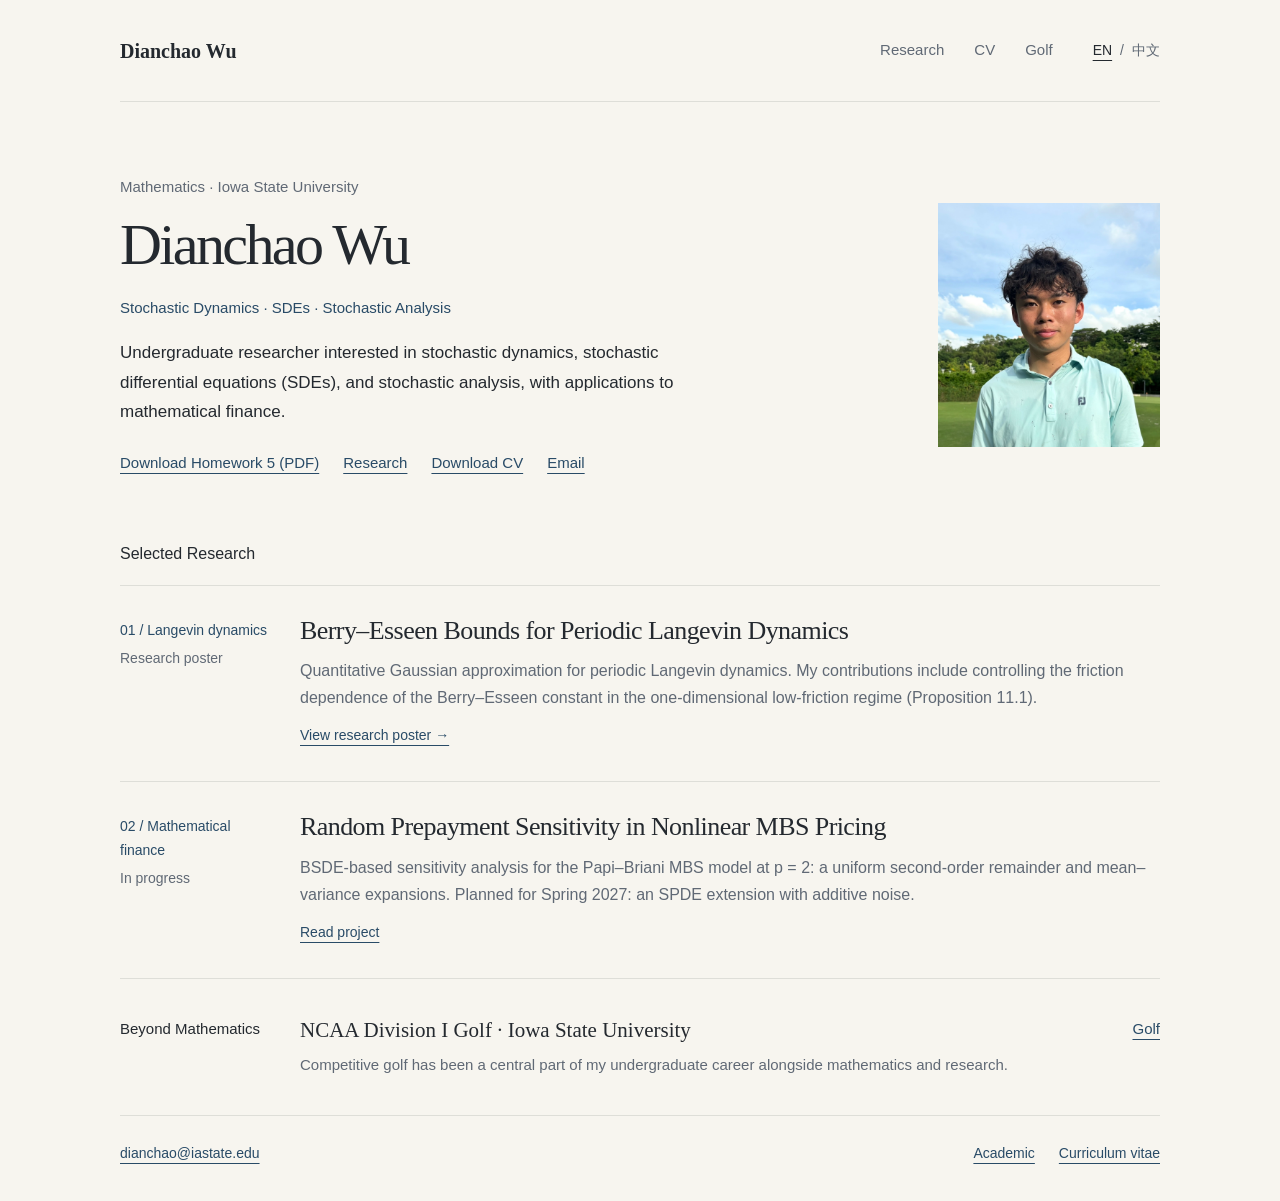
==== commit 8107651a: "Add temporary Homework 5 download link to homepage" ====
--- a/index.html
+++ b/index.html
@@ -39,8 +39,9 @@
             <p class="editorial-fields">Stochastic Dynamics · SDEs · Stochastic Analysis</p>
             <p class="editorial-bio">Undergraduate researcher interested in stochastic dynamics, stochastic differential equations (SDEs), and stochastic analysis, with applications to mathematical finance.</p>
             <div class="editorial-links">
+              <a id="temporary-homework5-download" href="/HW5.pdf" download="HW5.pdf">Download Homework 5 (PDF)</a>
               <a href="research.html">Research</a>
-              <a href="cv.pdf?v=20261016">Download CV</a>
+              <a href="cv.pdf?v=20261106">Download CV</a>
               <a href="mailto:dianchao@iastate.edu">Email</a>
             </div>
           </div>
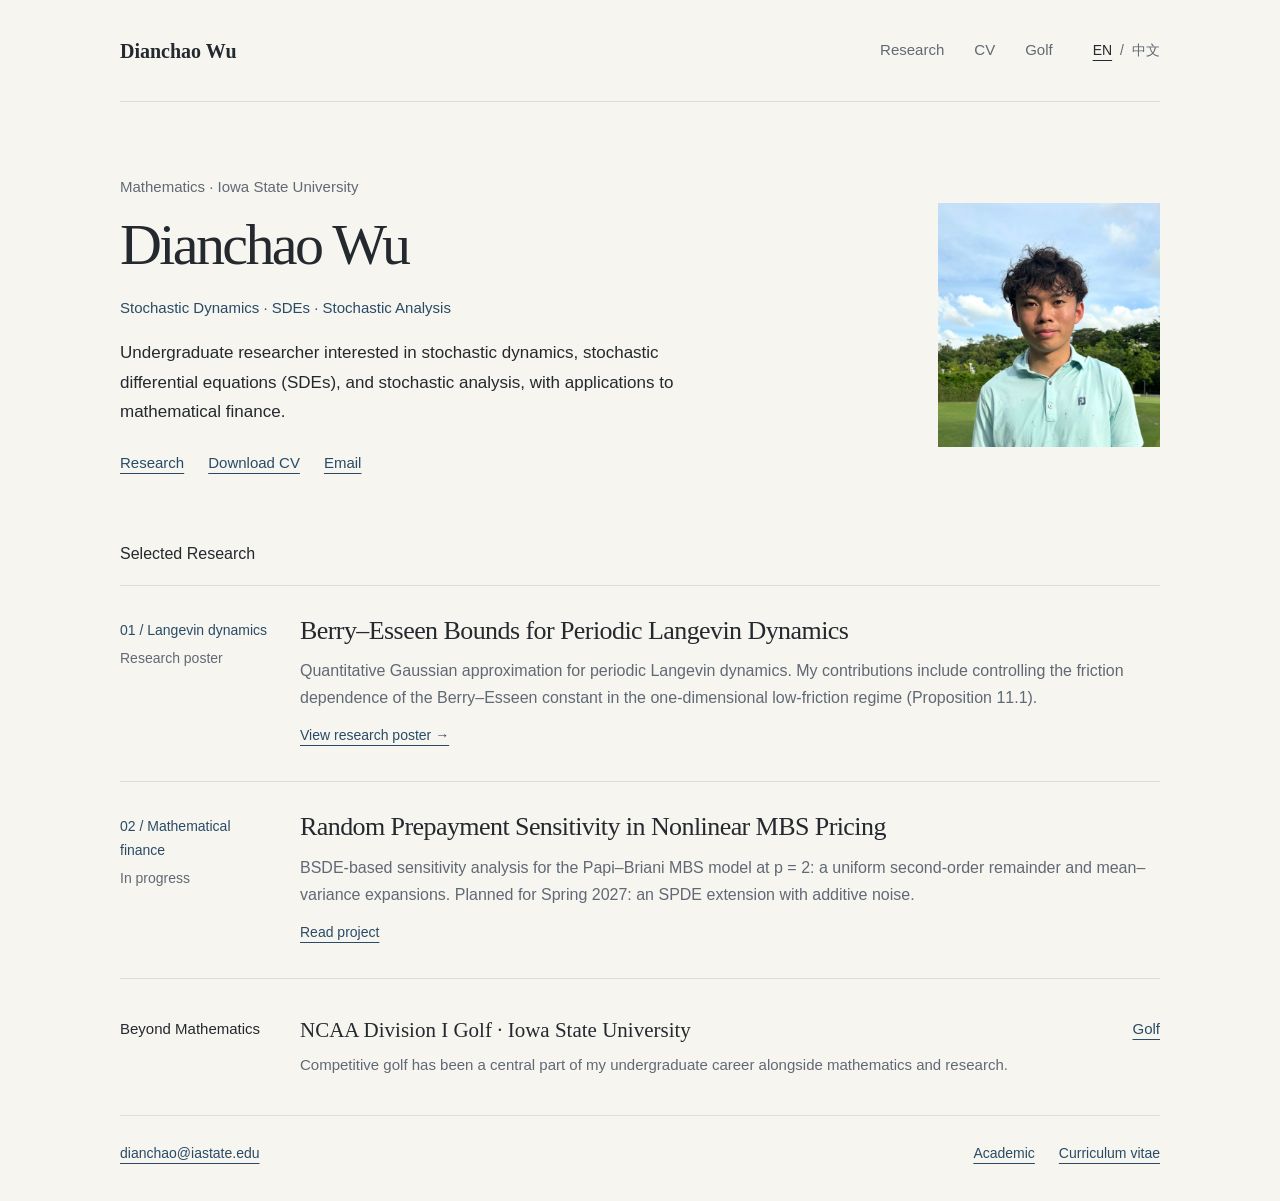
==== commit fc5e9bdc: "Remove temporary Homework 5 PDF and homepage download links" ====
--- a/index.html
+++ b/index.html
@@ -39,7 +39,6 @@
             <p class="editorial-fields">Stochastic Dynamics · SDEs · Stochastic Analysis</p>
             <p class="editorial-bio">Undergraduate researcher interested in stochastic dynamics, stochastic differential equations (SDEs), and stochastic analysis, with applications to mathematical finance.</p>
             <div class="editorial-links">
-              <a id="temporary-homework5-download" href="/HW5.pdf" download="HW5.pdf">Download Homework 5 (PDF)</a>
               <a href="research.html">Research</a>
               <a href="cv.pdf?v=20261106">Download CV</a>
               <a href="mailto:dianchao@iastate.edu">Email</a>
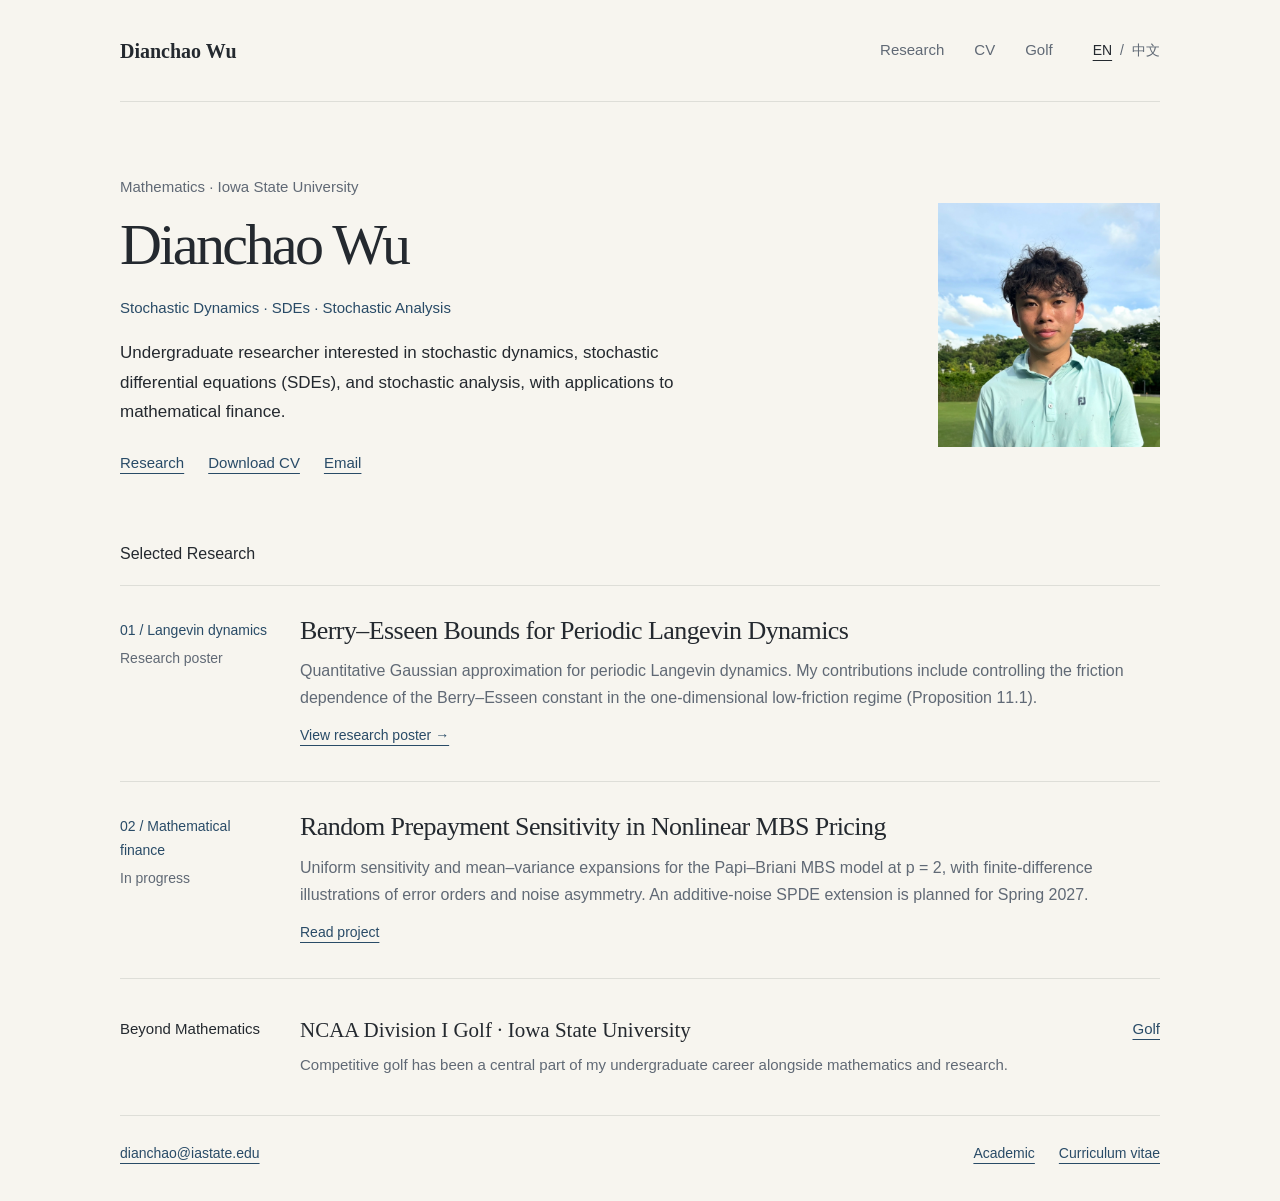
==== commit 03ee64c9: "Update MBS research and CV from November 2026 manuscript" ====
--- a/index.html
+++ b/index.html
@@ -40,7 +40,7 @@
             <p class="editorial-bio">Undergraduate researcher interested in stochastic dynamics, stochastic differential equations (SDEs), and stochastic analysis, with applications to mathematical finance.</p>
             <div class="editorial-links">
               <a href="research.html">Research</a>
-              <a href="cv.pdf?v=20261106">Download CV</a>
+              <a href="cv.pdf?v=20261116">Download CV</a>
               <a href="mailto:dianchao@iastate.edu">Email</a>
             </div>
           </div>
@@ -60,7 +60,7 @@
             <div class="editorial-project-label"><span>02 / Mathematical finance</span><div>In progress</div></div>
             <div>
               <h3><a href="research.html#mbs">Random Prepayment Sensitivity in Nonlinear MBS Pricing</a></h3>
-              <p>BSDE-based sensitivity analysis for the Papi–Briani MBS model at p = 2: a uniform second-order remainder and mean–variance expansions. Planned for Spring 2027: an SPDE extension with additive noise.</p>
+              <p>Uniform sensitivity and mean–variance expansions for the Papi–Briani MBS model at p = 2, with finite-difference illustrations of error orders and noise asymmetry. An additive-noise SPDE extension is planned for Spring 2027.</p>
               <a class="editorial-row-link" href="research.html#mbs">Read project</a>
             </div>
           </article>
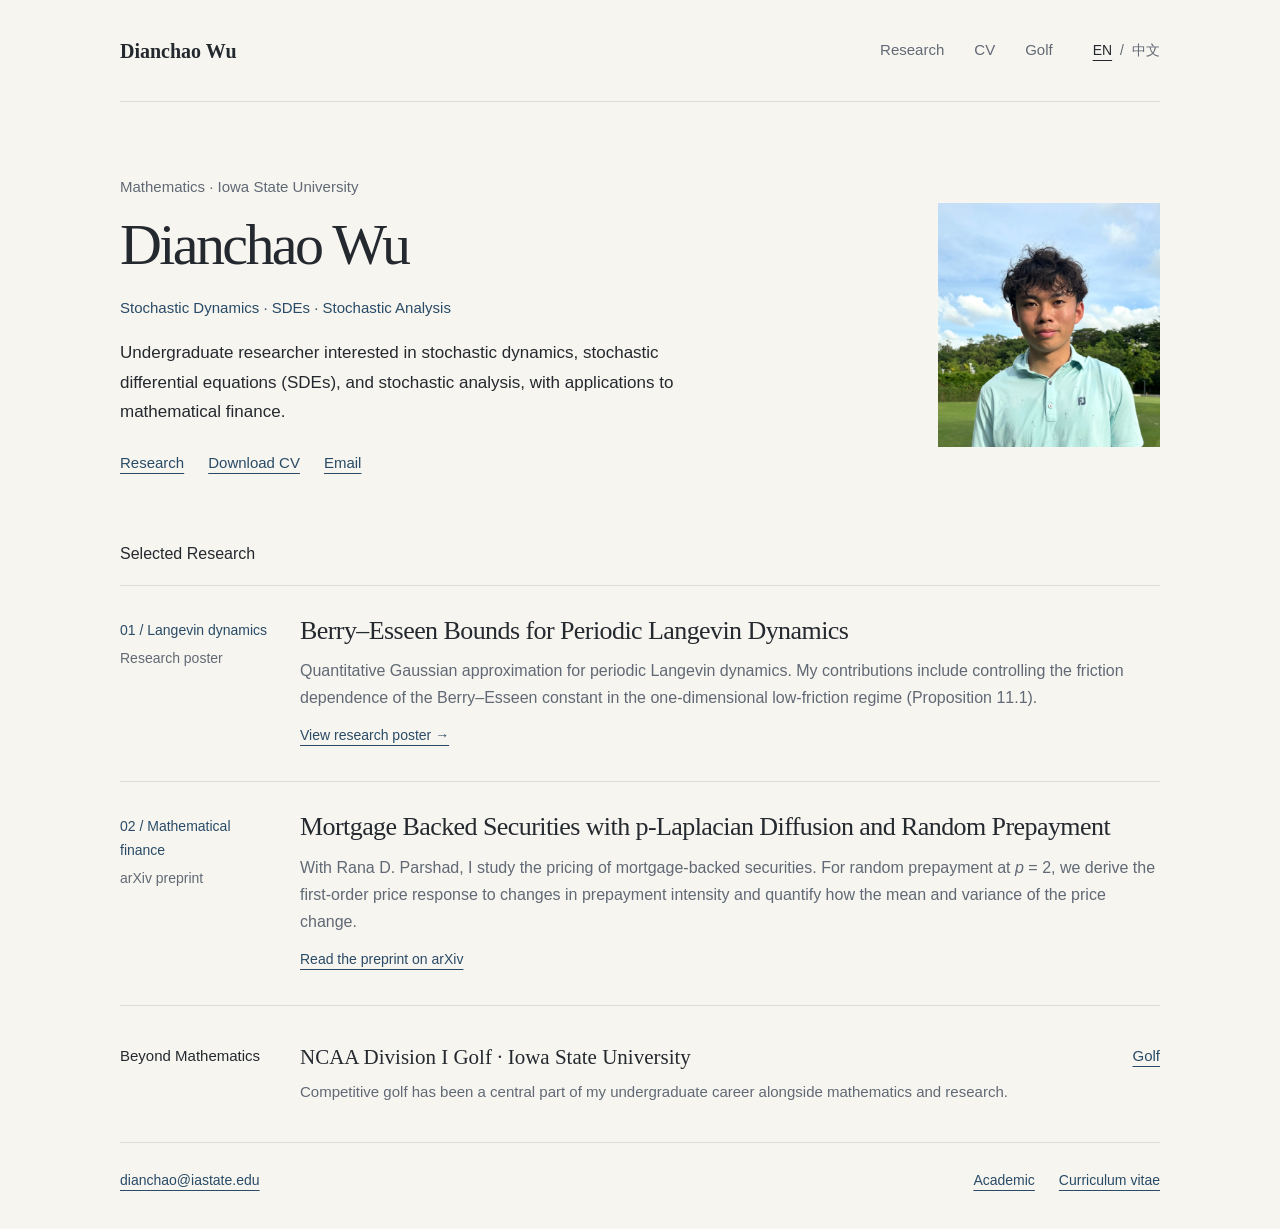
==== commit d4cdd0e8: "List MBS arXiv preprint on bilingual site and CV" ====
--- a/index.html
+++ b/index.html
@@ -40,7 +40,7 @@
             <p class="editorial-bio">Undergraduate researcher interested in stochastic dynamics, stochastic differential equations (SDEs), and stochastic analysis, with applications to mathematical finance.</p>
             <div class="editorial-links">
               <a href="research.html">Research</a>
-              <a href="cv.pdf?v=20261116">Download CV</a>
+              <a href="cv.pdf?v=20261125">Download CV</a>
               <a href="mailto:dianchao@iastate.edu">Email</a>
             </div>
           </div>
@@ -57,11 +57,11 @@
             </div>
           </article>
           <article class="editorial-project-row">
-            <div class="editorial-project-label"><span>02 / Mathematical finance</span><div>In progress</div></div>
+            <div class="editorial-project-label"><span>02 / Mathematical finance</span><div>arXiv preprint</div></div>
             <div>
-              <h3><a href="research.html#mbs">Random Prepayment Sensitivity in Nonlinear MBS Pricing</a></h3>
-              <p>Uniform sensitivity and mean–variance expansions for the Papi–Briani MBS model at p = 2, with finite-difference illustrations of error orders and noise asymmetry. An additive-noise SPDE extension is planned for Spring 2027.</p>
-              <a class="editorial-row-link" href="research.html#mbs">Read project</a>
+              <h3><a href="research.html#mbs">Mortgage Backed Securities with p-Laplacian Diffusion and Random Prepayment</a></h3>
+              <p>With Rana D. Parshad, I study the pricing of mortgage-backed securities. For random prepayment at <i>p</i> = 2, we derive the first-order price response to changes in prepayment intensity and quantify how the mean and variance of the price change.</p>
+              <a class="editorial-row-link" href="https://arxiv.org/abs/2611.33367">Read the preprint on arXiv</a>
             </div>
           </article>
         </section>
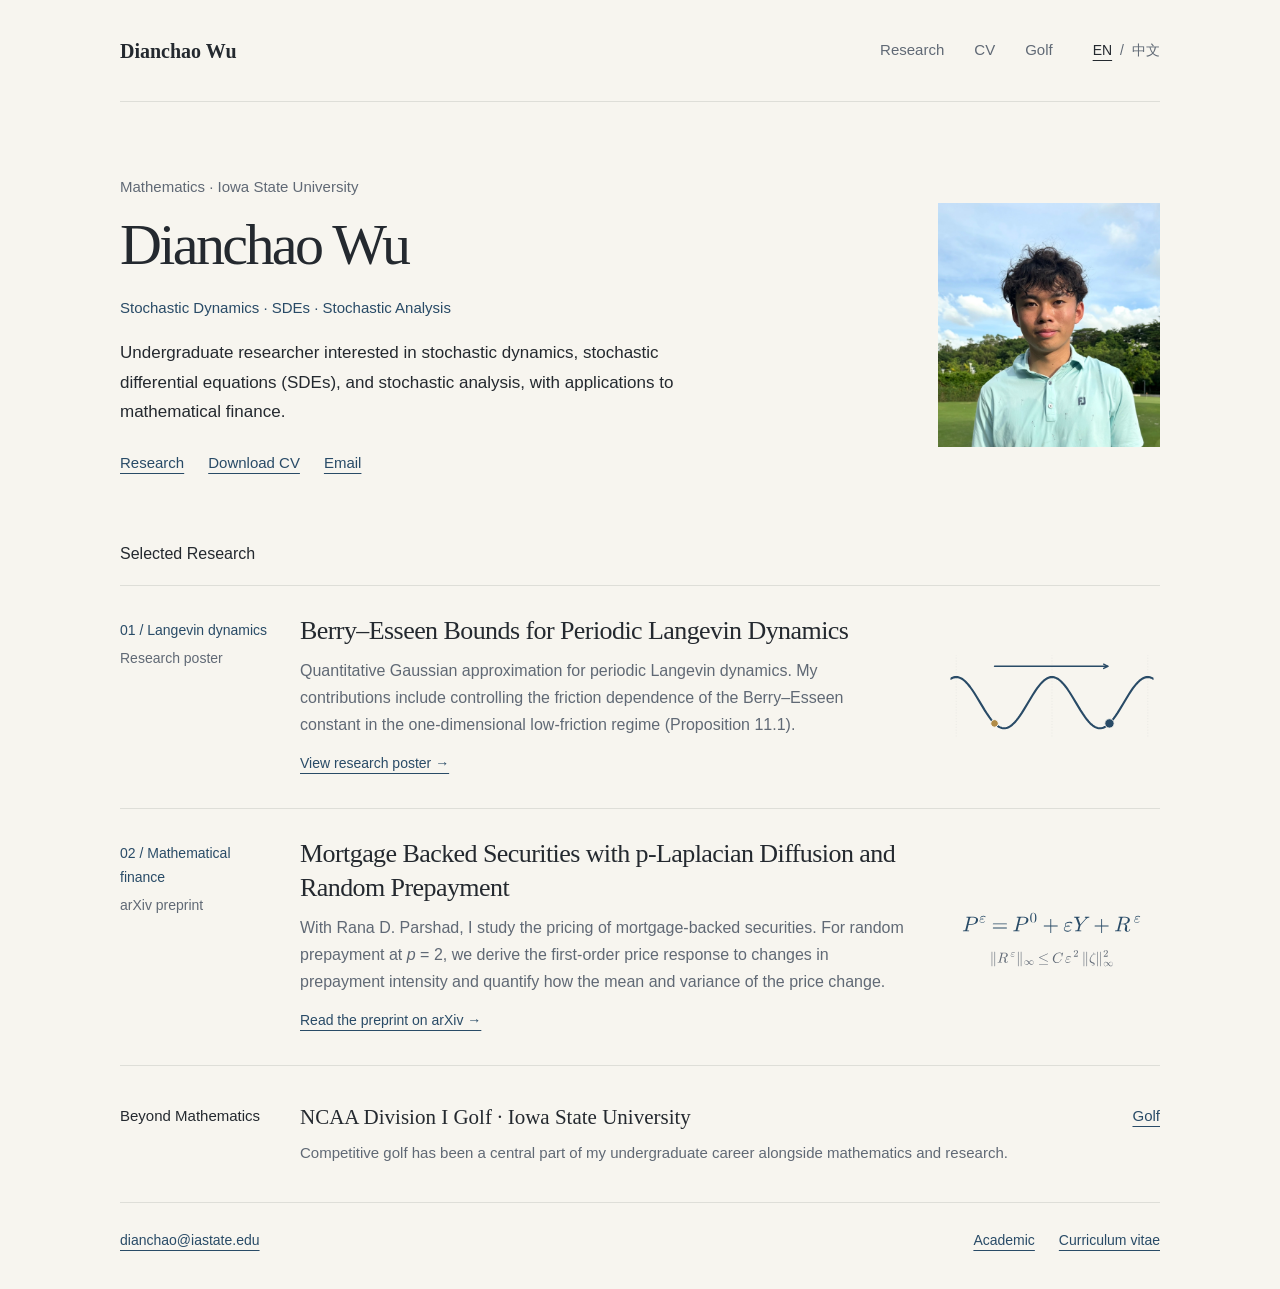
==== commit d5eab923: "Refine bilingual golf and research pages and correct career WAGR to 461" ====
--- a/index.html
+++ b/index.html
@@ -6,7 +6,7 @@
     <title>Dianchao Wu</title>
     <link rel="stylesheet" href="style.css">
     <link rel="stylesheet" href="language-switch.css?v=20260927-1">
-    <link rel="stylesheet" href="editorial.css?v=20261008-1">
+    <link rel="stylesheet" href="editorial.css?v=20261125-1">
     <script src="language-switch.js" defer></script>
     <link rel="alternate" hreflang="en" href="./">
     <link rel="alternate" hreflang="zh-CN" href="zh/">
@@ -40,7 +40,7 @@
             <p class="editorial-bio">Undergraduate researcher interested in stochastic dynamics, stochastic differential equations (SDEs), and stochastic analysis, with applications to mathematical finance.</p>
             <div class="editorial-links">
               <a href="research.html">Research</a>
-              <a href="cv.pdf?v=20261125">Download CV</a>
+              <a href="cv.pdf?v=20261125-2">Download CV</a>
               <a href="mailto:dianchao@iastate.edu">Email</a>
             </div>
           </div>
@@ -48,21 +48,23 @@
         </section>
         <section id="current-research" aria-labelledby="selected-research">
           <h2 class="editorial-section-title" id="selected-research">Selected Research</h2>
-          <article class="editorial-project-row">
+          <article class="editorial-project-row has-figure">
             <div class="editorial-project-label"><span>01 / Langevin dynamics</span><div>Research poster</div></div>
             <div>
               <h3><a href="/langevin/">Berry–Esseen Bounds for Periodic Langevin Dynamics</a></h3>
               <p>Quantitative Gaussian approximation for periodic Langevin dynamics. My contributions include controlling the friction dependence of the Berry–Esseen constant in the one-dimensional low-friction regime (Proposition 11.1).</p>
               <a class="editorial-row-link" href="/langevin/">View research poster →</a>
             </div>
+            <figure class="editorial-project-figure"><a href="/langevin/" tabindex="-1" aria-hidden="true"><img src="figures/langevin-potential-thumb.svg" width="386" height="148" alt="Periodic potential with the unwrapped displacement between two positions" loading="lazy"></a></figure>
           </article>
-          <article class="editorial-project-row">
+          <article class="editorial-project-row has-figure">
             <div class="editorial-project-label"><span>02 / Mathematical finance</span><div>arXiv preprint</div></div>
             <div>
               <h3><a href="research.html#mbs">Mortgage Backed Securities with p-Laplacian Diffusion and Random Prepayment</a></h3>
               <p>With Rana D. Parshad, I study the pricing of mortgage-backed securities. For random prepayment at <i>p</i> = 2, we derive the first-order price response to changes in prepayment intensity and quantify how the mean and variance of the price change.</p>
-              <a class="editorial-row-link" href="https://arxiv.org/abs/2611.33367">Read the preprint on arXiv</a>
+              <a class="editorial-row-link" href="https://arxiv.org/abs/2611.33367">Read the preprint on arXiv →</a>
             </div>
+            <figure class="editorial-project-figure"><a href="research.html#mbs" tabindex="-1" aria-hidden="true"><img src="figures/mbs-expansion.svg" width="386" height="148" alt="Price expansion: the perturbed price equals the baseline plus a linear response and a quadratic remainder" loading="lazy"></a></figure>
           </article>
         </section>
         <section class="editorial-beyond" id="beyond-mathematics" aria-labelledby="beyond-title">
--- a/editorial.css
+++ b/editorial.css
@@ -203,6 +203,49 @@
 .golf-closing > div { padding: 0 0 0 35px; }
 .golf-closing p { color: var(--muted); font-size: 17px; }
 html:lang(zh-CN) p, html:lang(zh-CN) li { line-height: 1.9; }
+/* Refinements, November 2026: figures, spacing after collapsed blocks, single section rules. */
+.editorial-project-row.has-figure { grid-template-columns: 155px minmax(0, 1fr) 230px; column-gap: 25px; }
+.editorial-project-figure { margin: 0 0 0 14px; align-self: center; }
+.editorial-project-figure a { display: block; }
+.editorial-project-figure img { display: block; width: 100%; height: auto; }
+.research-plots { margin: 34px 0 0; }
+.research-plots-grid { display: grid; grid-template-columns: repeat(2, minmax(0, 1fr)); gap: 24px; }
+.research-plots img { display: block; width: 100%; height: auto; }
+.research-plots + p { margin-top: 24px; }
+.research-plots figcaption { margin-top: 12px; color: var(--muted); font-size: 14px; line-height: 1.75; }
+.proof-details + .work-card, .proof-details + .result-panel { margin-top: 34px; }
+.cv-study-card:last-child, .manuscript-entry:last-child,
+.cv-honor-list > div:last-child, .skills-list > div:last-child { border-bottom: 0; padding-bottom: 0; }
+.cv-section > .cv-item-head + ul { margin-top: 13px; }
+.coursework-grid { column-gap: 28px; }
+.course-chip-list { max-width: none; column-gap: 48px; }
+/* Golf page, November 2026: headline figures, captions under photographs, results as one aligned list. */
+.golf-hero-stats { display: grid; grid-template-columns: repeat(3, minmax(0, 1fr)); gap: 22px; margin: 34px 0 28px; padding-top: 24px; border-top: 1px solid var(--line); }
+.golf-hero-stats dt { font: 400 34px/1.15 var(--editorial-serif); color: var(--accent); letter-spacing: -.02em; }
+.golf-hero-stats dd { margin: 7px 0 0; color: var(--muted); font-size: 13px; line-height: 1.5; }
+.golf-hero-figure { display: flex; flex-direction: column; min-height: 0; overflow: visible; }
+.golf-hero-figure img { flex: none; height: 540px; }
+.golf-hero-figure figcaption, .golf-photo-grid figcaption { position: static; display: block; padding: 9px 0 0; background: none; color: var(--muted); font-size: 13px; line-height: 1.5; }
+.golf-photo-grid { grid-template-columns: repeat(3, minmax(0, 1fr)); gap: 20px; }
+.golf-photo-grid figure, .golf-photo-grid figure:nth-child(2) { grid-column: auto; grid-row: auto; height: auto; overflow: visible; background: transparent; }
+.golf-photo-grid img { height: auto; aspect-ratio: 3 / 2; object-fit: cover; }
+.golf-photo-grid figcaption strong { color: var(--ink); font-weight: 500; }
+.golf-photo-grid figcaption strong::after { content: " · "; color: var(--muted); font-weight: 400; }
+.golf-photo-grid figcaption span { display: inline; margin: 0; color: var(--muted); text-align: left; }
+.golf-results-grid { grid-template-columns: 1fr; gap: 0; }
+.golf-results-grid section { display: grid; grid-template-columns: 155px minmax(0, 580px); column-gap: 25px; padding-bottom: 20px; }
+.golf-results-grid section:last-child { padding-bottom: 0; }
+.golf-results-grid h3 { grid-row: 1; min-height: 0; margin: 0; padding-top: 16px; font: 400 14px/1.4 var(--editorial-sans); color: var(--muted); }
+.golf-results-grid a { grid-column: 2; }
+.golf-results-grid a strong { font: 400 20px/1.2 var(--editorial-serif); font-variant-numeric: tabular-nums; }
+.golf-mindset .eyebrow, .golf-closing .eyebrow { color: var(--muted); font-size: 14px; }
+.golf-mindset { border-bottom: 0; }
+.golf-mindset-copy p { padding: 0; border-bottom: 0; }
+.golf-mindset-copy p + p { margin-top: 18px; }
+.golf-closing { margin-top: 0; }
+@media(max-width:920px) {
+  .golf-closing > div { padding: 26px 0 0; }
+}
 @media(max-width:800px) {
   .nav-container, .page, .research-page, .cv-page, .golf-page, .editorial-home, .site-footer { width: calc(100% - 48px); }
   .nav-container { gap: 25px; min-height: 86px; }
@@ -212,6 +255,8 @@
   .editorial-intro h1 { font-size: 48px; }
   .editorial-project-row, .editorial-beyond { grid-template-columns: 120px minmax(0,1fr); gap: 20px; }
   .editorial-beyond>a { grid-column: 2; }
+  .editorial-project-row.has-figure { grid-template-columns: 120px minmax(0,1fr) 170px; column-gap: 20px; }
+  .editorial-project-figure { margin-left: 4px; }
   .page, .cv-layout { grid-template-columns: 120px minmax(0,1fr); gap: 20px; }
   .research-page { display: block; }
   .research-sidebar { display: block; position: static; margin: 0 0 25px; }
@@ -222,10 +267,10 @@
   .golf-hero-figure { min-height: 500px; }
   .golf-introduction { gap: 28px; }
   .golf-section-heading { grid-template-columns: 120px minmax(0,1fr); gap: 20px; }
-  .golf-photo-grid { grid-template-columns: 1fr; }
-  .golf-photo-grid figure { height: auto; }
-  .golf-photo-grid img { height: auto; object-fit: contain; }
-  .golf-photo-grid figure:nth-child(2) { grid-column: auto; grid-row: auto; }
+  .golf-hero-figure img { height: 500px; }
+  .golf-hero-stats { gap: 16px; }
+  .golf-hero-stats dt { font-size: 30px; }
+  .golf-results-grid section { grid-template-columns: 120px minmax(0, 1fr); column-gap: 20px; }
 }
 @media(max-width:560px) {
   body, html:lang(zh-CN) body { font-size: 16px; }
@@ -241,7 +286,10 @@
   .editorial-fields { margin-top: 15px; }
   .editorial-bio { margin-top: 14px; }
   .editorial-links { gap: 23px; margin-top: 20px; }
-  .editorial-project-row { display: block; padding: 24px 0 27px; }
+  .editorial-project-row, .editorial-project-row.has-figure { display: block; padding: 24px 0 27px; }
+  .editorial-project-figure { max-width: 250px; margin: 20px 0 0; }
+  .research-plots-grid { grid-template-columns: 1fr; gap: 18px; }
+  .research-plots figcaption { font-size: 13px; }
   .editorial-project-label { padding: 0; margin-bottom: 13px; }
   .editorial-project-label span { display: inline; margin-right: 12px; }
   .editorial-project-label div { display: inline; }
@@ -284,8 +332,11 @@
   .golf-journey, .golf-results, .golf-mindset { padding: 36px 0; }
   .golf-section-heading { display: block; }
   .golf-section-heading h2, .golf-mindset h2, .golf-closing h2 { font-size: 30px; }
-  .golf-results-grid { grid-template-columns: 1fr; gap: 28px; }
+  .golf-photo-grid { grid-template-columns: 1fr; gap: 22px; }
+  .golf-results-grid section { display: block; padding-bottom: 24px; }
+  .golf-results-grid h3 { padding: 0 0 10px; }
   .golf-mindset { display: block; }
+  .golf-mindset h2 { margin-bottom: 18px; }
   .golf-closing { display: block; }
   .golf-closing > div { padding: 26px 0 0; }
   .site-footer { flex-direction: column; align-items: flex-start; gap: 14px; }
